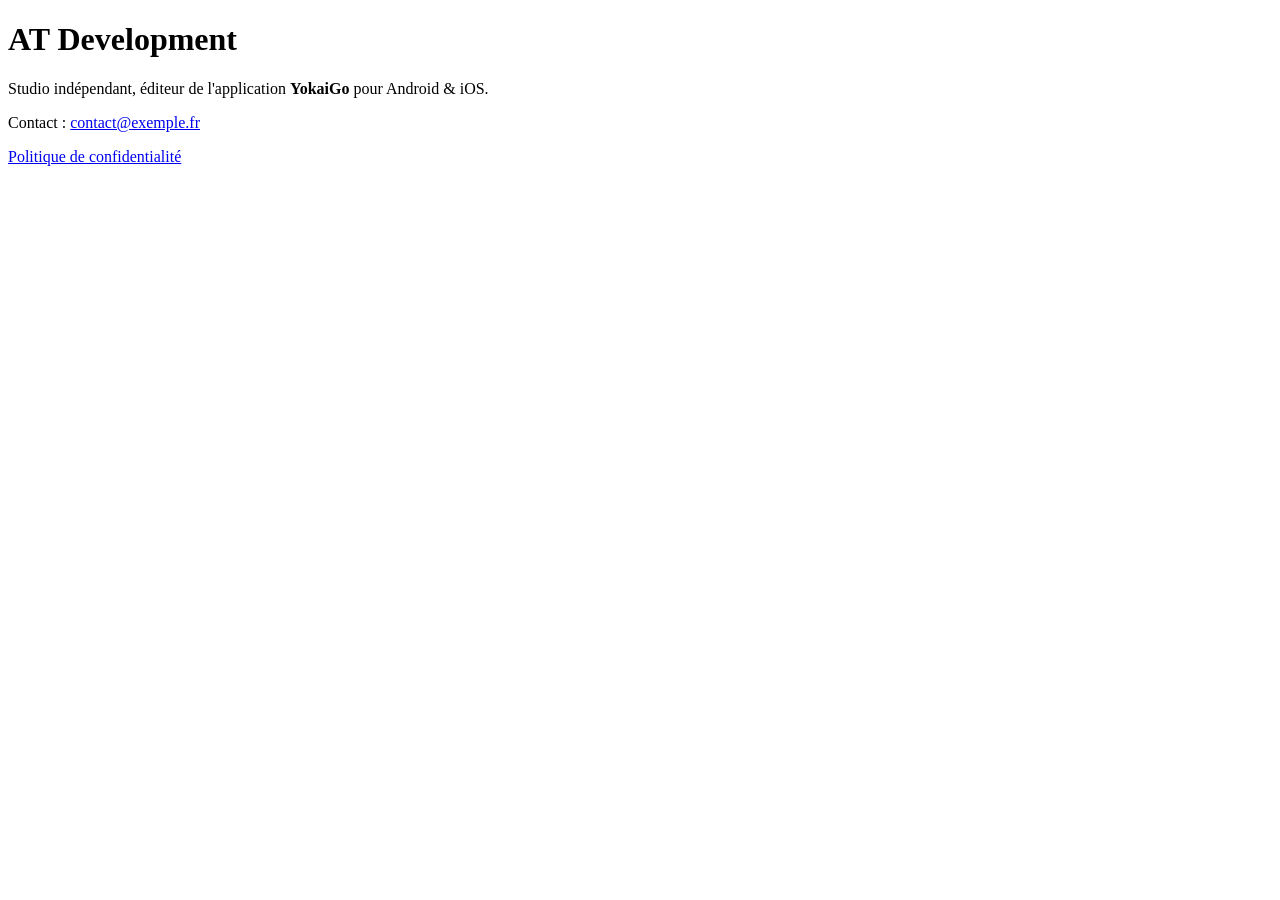
==== index.html @ e97da001 "Create index.html" ====
<!DOCTYPE html>
<html lang="fr">
<head>
  <meta charset="utf-8">
  <meta name="viewport" content="width=device-width, initial-scale=1">
  <title>Nom de l'entreprise</title>
</head>
<body>
  <h1>AT Development</h1>
  <p>Studio indépendant, éditeur de l'application <strong>YokaiGo</strong> pour Android & iOS.</p>
  <p>Contact : <a href="yokaigo.official@gmail.com">contact@exemple.fr</a></p>
  <p><a href="confidentialite.html">Politique de confidentialité</a></p>
</body>
</html>
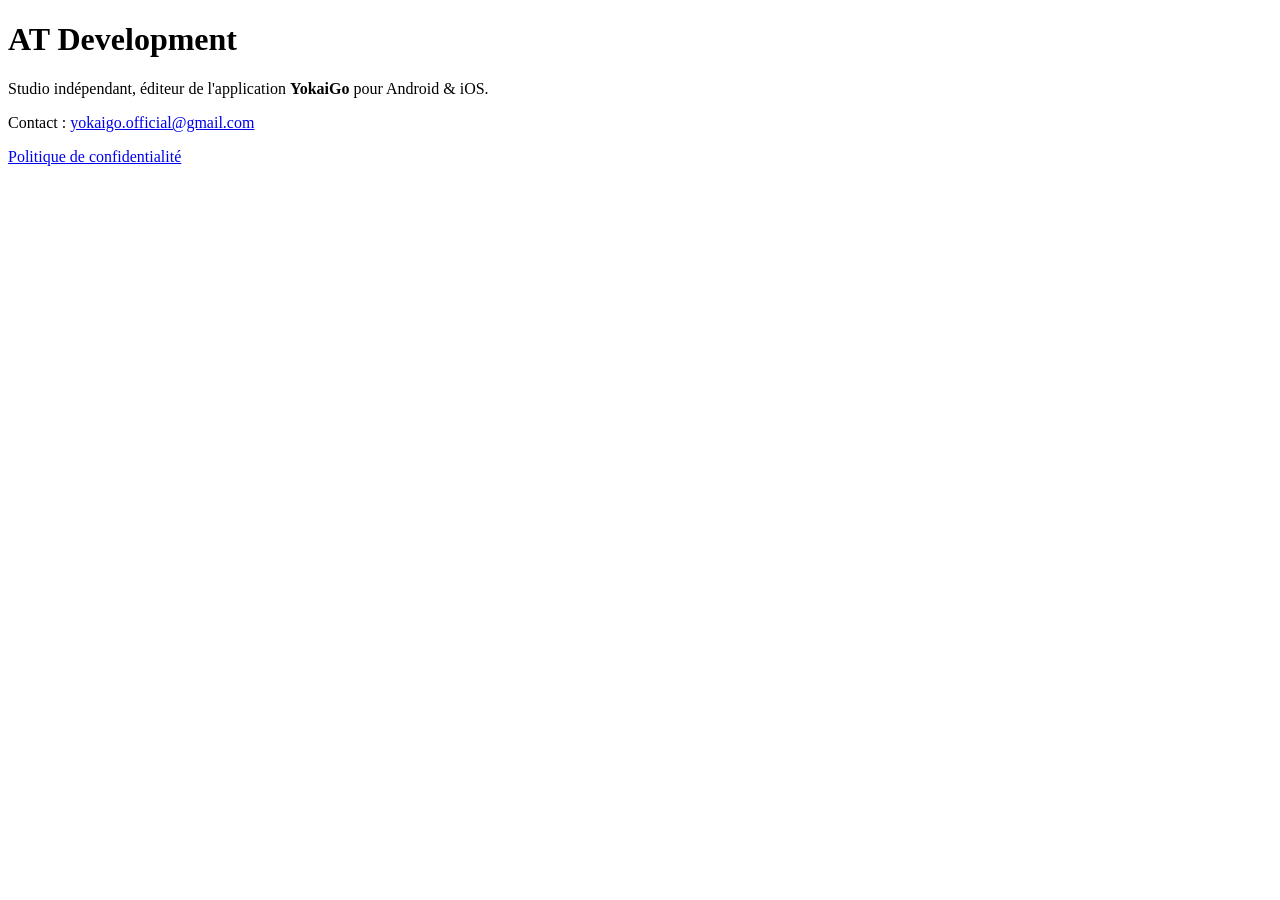
==== commit 1fc52a8f: "Update index.html" ====
--- a/index.html
+++ b/index.html
@@ -3,12 +3,12 @@
 <head>
   <meta charset="utf-8">
   <meta name="viewport" content="width=device-width, initial-scale=1">
-  <title>Nom de l'entreprise</title>
+  <title>AT Development</title>
 </head>
 <body>
   <h1>AT Development</h1>
   <p>Studio indépendant, éditeur de l'application <strong>YokaiGo</strong> pour Android & iOS.</p>
-  <p>Contact : <a href="yokaigo.official@gmail.com">contact@exemple.fr</a></p>
+  <p>Contact : <a href="yokaigo.official@gmail.com">yokaigo.official@gmail.com</a></p>
   <p><a href="confidentialite.html">Politique de confidentialité</a></p>
 </body>
 </html>
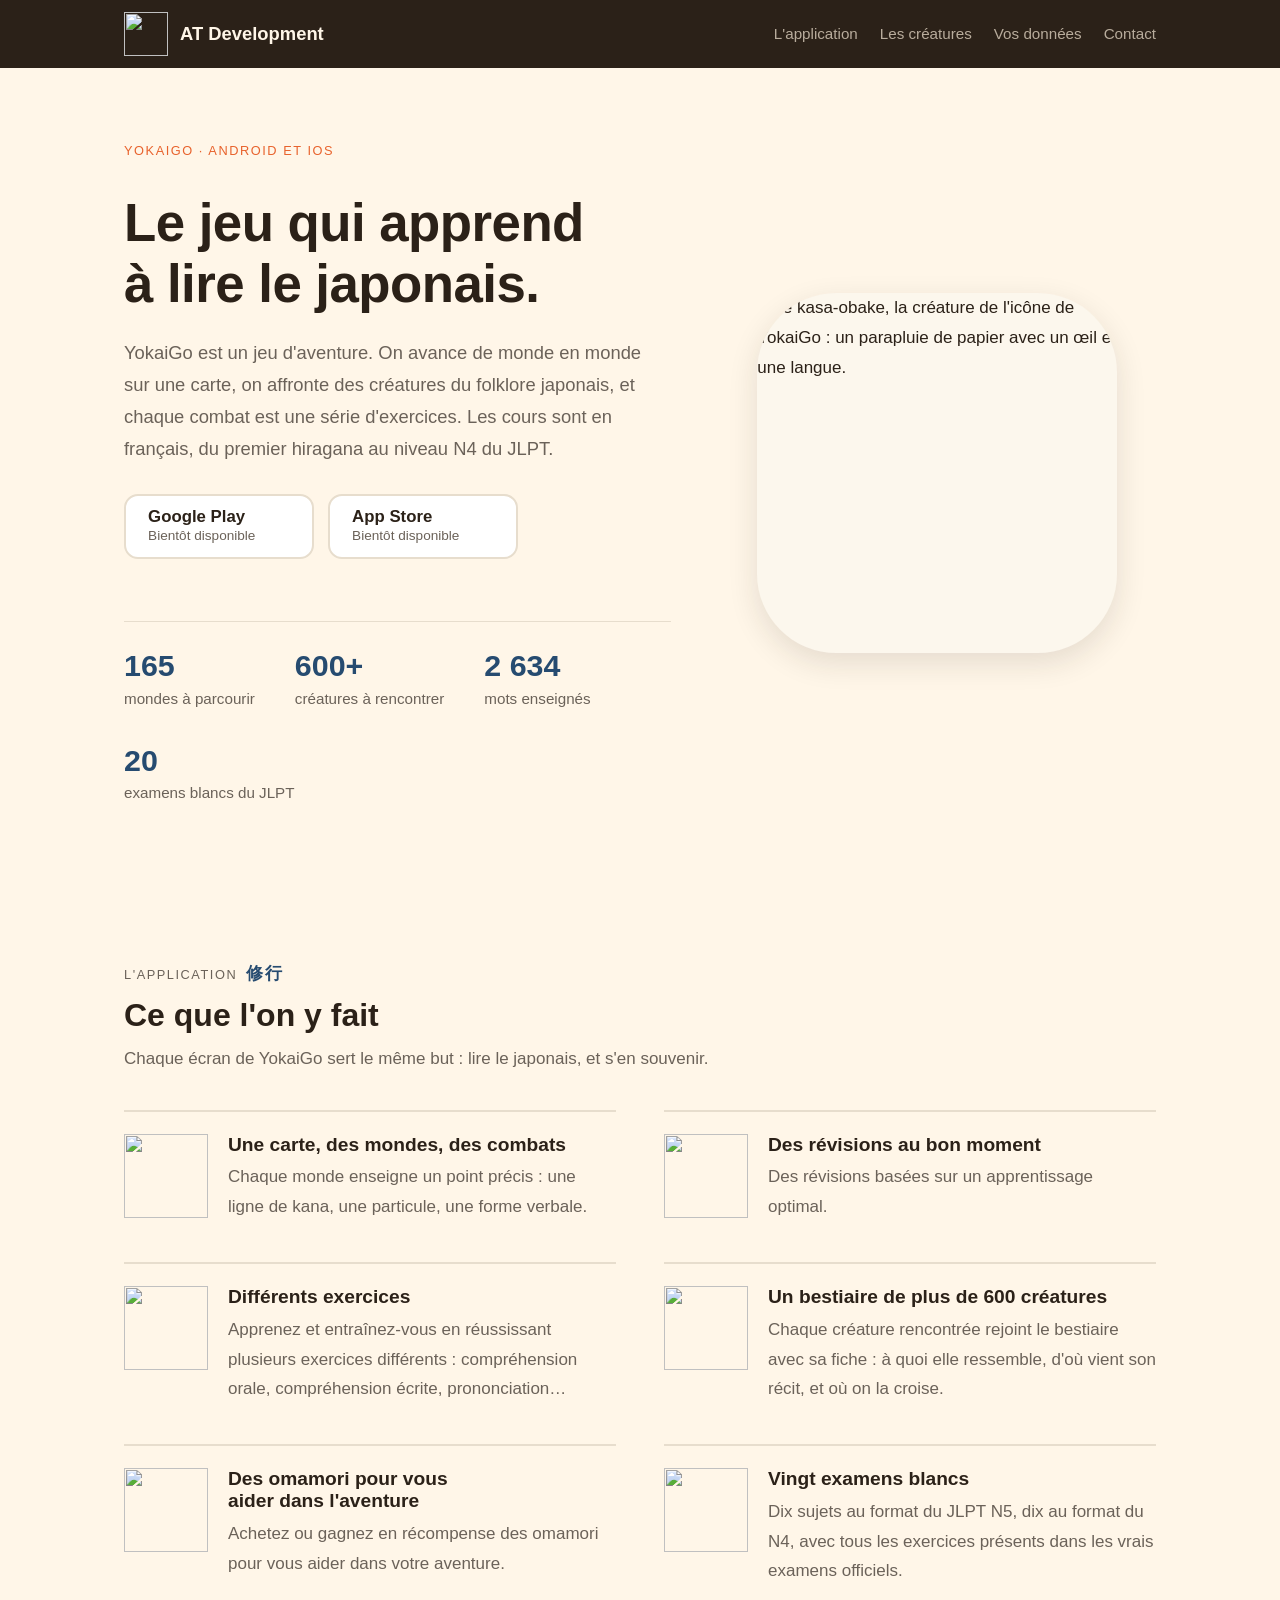
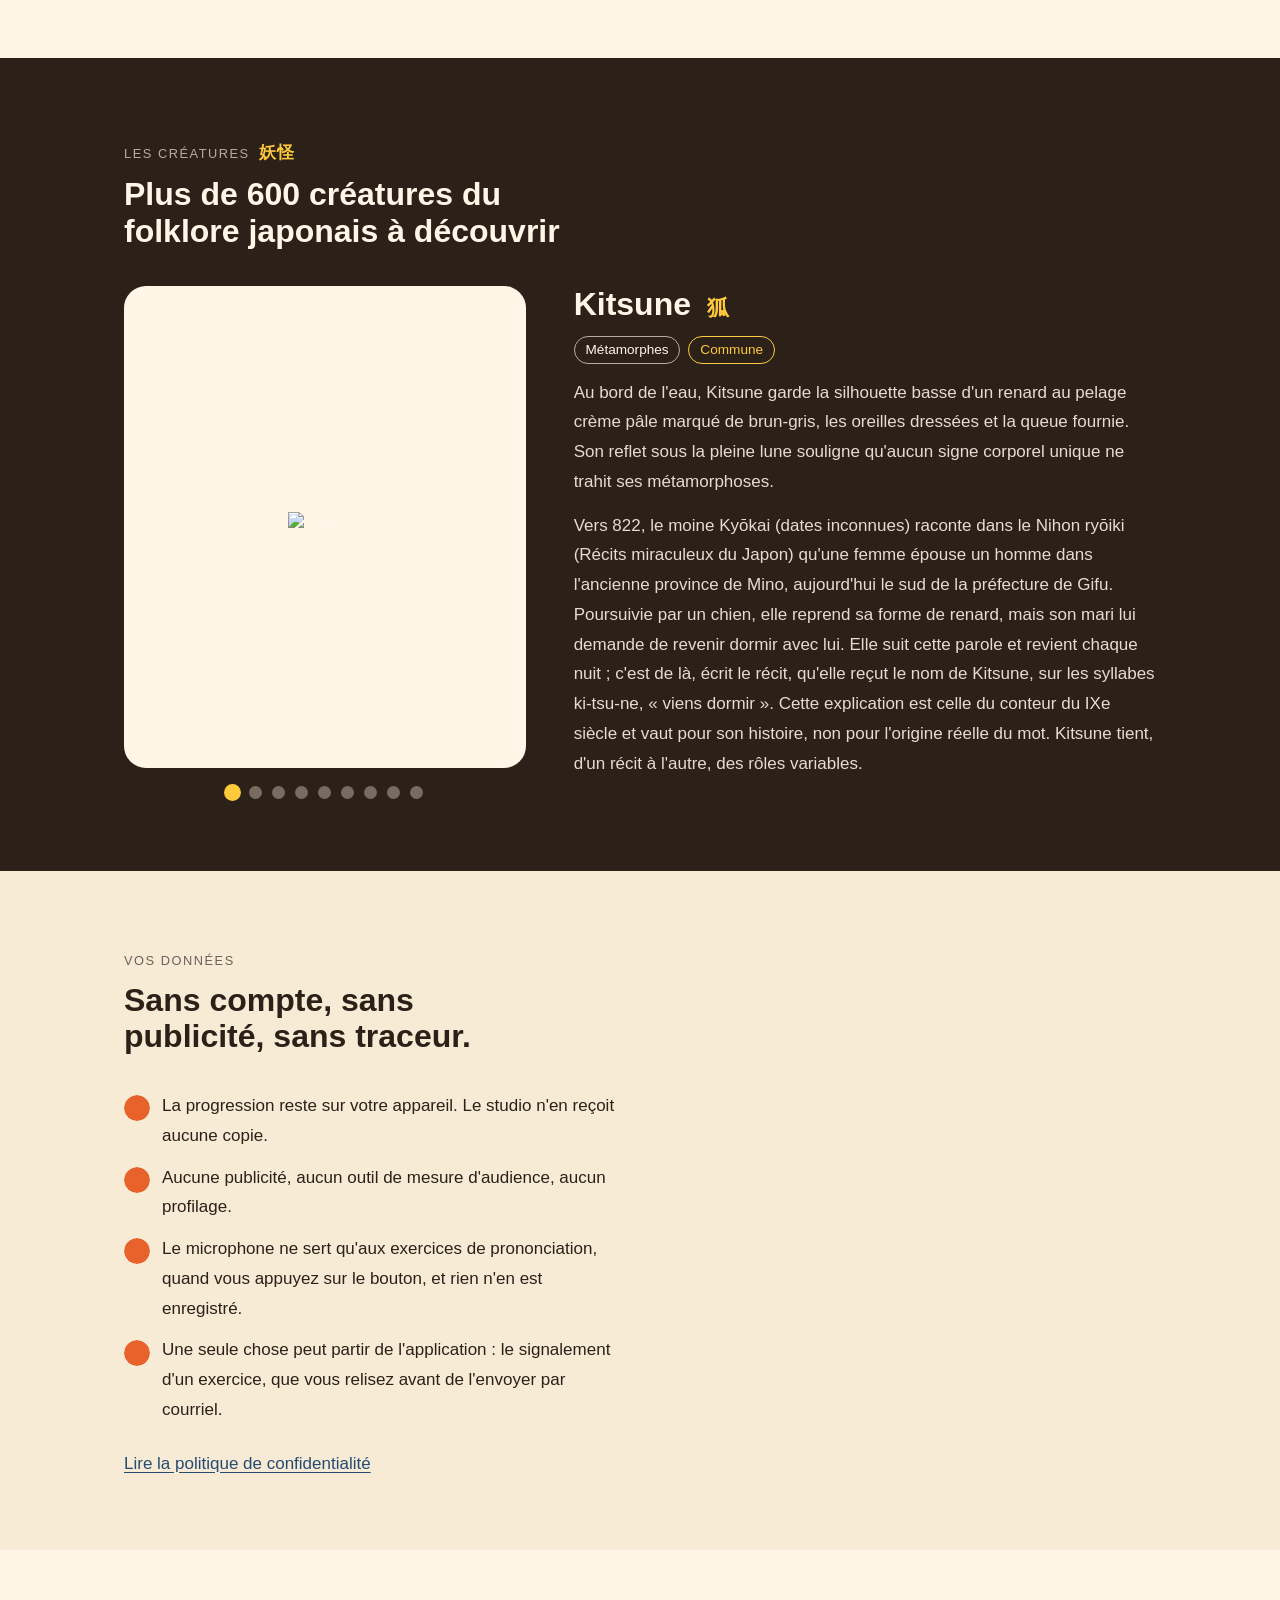
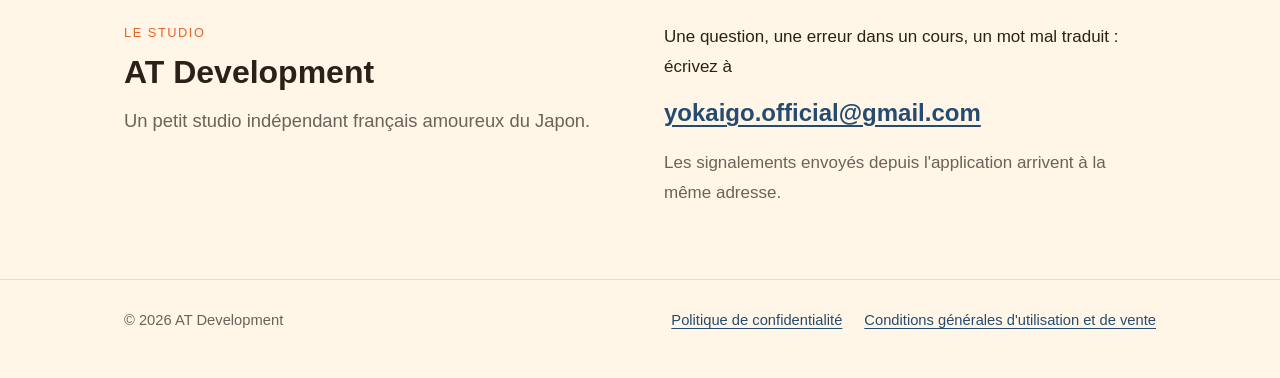
==== commit 679573b0: "Add files via upload" ====
--- a/index.html
+++ b/index.html
@@ -1,14 +1,274 @@
-<!DOCTYPE html>
-<html lang="fr">
-<head>
-  <meta charset="utf-8">
-  <meta name="viewport" content="width=device-width, initial-scale=1">
-  <title>AT Development</title>
-</head>
-<body>
-  <h1>AT Development</h1>
-  <p>Studio indépendant, éditeur de l'application <strong>YokaiGo</strong> pour Android & iOS.</p>
-  <p>Contact : <a href="yokaigo.official@gmail.com">yokaigo.official@gmail.com</a></p>
-  <p><a href="confidentialite.html">Politique de confidentialité</a></p>
-</body>
-</html>
+<!doctype html>
+<html lang="fr">
+<head>
+<meta charset="utf-8">
+<meta name="viewport" content="width=device-width, initial-scale=1">
+<title>AT Development</title>
+<meta name="description" content="AT Development est le studio indépendant qui édite YokaiGo, le jeu qui apprend à lire le japonais, pour Android et iOS.">
+<meta property="og:title" content="AT Development">
+<meta property="og:description" content="YokaiGo, le jeu qui apprend à lire le japonais.">
+<meta property="og:image" content="https://yokaigoofficial.github.io/assets/karakasa.webp">
+<meta property="og:url" content="https://yokaigoofficial.github.io/">
+<meta property="og:type" content="website">
+<link rel="icon" type="image/png" href="assets/favicon.png">
+<link rel="apple-touch-icon" href="assets/icone.png">
+<link rel="stylesheet" href="style.css">
+</head>
+<body>
+
+<header class="topbar">
+  <div class="wrap">
+    <a class="brand" href="index.html"><img src="assets/icone.png" alt="" width="44" height="44">AT Development</a>
+    <nav aria-label="Sections de la page">
+      <a href="#application">L'application</a>
+      <a href="#creatures">Les créatures</a>
+      <a href="#donnees">Vos données</a>
+      <a href="#contact">Contact</a>
+    </nav>
+  </div>
+</header>
+
+<main>
+
+<section class="hero">
+  <div class="wrap">
+    <div class="hero-text">
+      <p class="eyebrow">YokaiGo · Android et iOS</p>
+      <h1>Le jeu qui apprend à lire le japonais.</h1>
+      <p class="lede">YokaiGo est un jeu d'aventure. On avance de monde en monde sur une carte, on affronte des créatures du folklore japonais, et chaque combat est une série d'exercices. Les cours sont en français, du premier hiragana au niveau N4 du JLPT.</p>
+      <div class="hero-actions">
+        <span class="store"><b>Google Play</b><span>Bientôt disponible</span></span>
+        <span class="store"><b>App Store</b><span>Bientôt disponible</span></span>
+      </div>
+      <div class="figures" aria-label="YokaiGo en chiffres">
+        <div class="figure"><b>165</b><span>mondes à parcourir</span></div>
+        <div class="figure"><b>600+</b><span>créatures à rencontrer</span></div>
+        <div class="figure"><b>2 634</b><span>mots enseignés</span></div>
+        <div class="figure"><b>20</b><span>examens blancs du JLPT</span></div>
+      </div>
+    </div>
+    <div class="hero-figure">
+      <div class="icon-tile"><img src="assets/karakasa.webp" alt="Le kasa-obake, la créature de l'icône de YokaiGo : un parapluie de papier avec un œil et une langue." width="900" height="900"></div>
+    </div>
+  </div>
+</section>
+
+<section class="application" id="application">
+  <div class="wrap">
+    <div class="section-head">
+      <p class="eyebrow">L'application <span class="jp">修行</span></p>
+      <h2>Ce que l'on y fait</h2>
+      <p>Chaque écran de YokaiGo sert le même but : lire le japonais, et s'en souvenir.</p>
+    </div>
+    <div class="features">
+      <article class="feature">
+        <img src="assets/menu/adventure.webp" alt="" width="84" height="84">
+        <div>
+          <h3>Une carte, des mondes, des combats</h3>
+          <p>Chaque monde enseigne un point précis : une ligne de kana, une particule, une forme verbale.</p>
+        </div>
+      </article>
+      <article class="feature">
+        <img src="assets/menu/all.webp" alt="" width="84" height="84">
+        <div>
+          <h3>Des révisions au bon moment</h3>
+          <p>Des révisions basées sur un apprentissage optimal.</p>
+        </div>
+      </article>
+      <article class="feature">
+        <img src="assets/menu/listening.webp" alt="" width="84" height="84">
+        <div>
+          <h3>Différents exercices</h3>
+          <p>Apprenez et entraînez-vous en réussissant plusieurs exercices différents : compréhension orale, compréhension écrite, prononciation…</p>
+        </div>
+      </article>
+      <article class="feature">
+        <img src="assets/menu/bestiary.webp" alt="" width="84" height="84">
+        <div>
+          <h3>Un bestiaire de plus de 600 créatures</h3>
+          <p>Chaque créature rencontrée rejoint le bestiaire avec sa fiche : à quoi elle ressemble, d'où vient son récit, et où on la croise.</p>
+        </div>
+      </article>
+      <article class="feature">
+        <img src="assets/menu/omamori.webp" alt="" width="84" height="84">
+        <div>
+          <h3>Des omamori pour vous aider dans l'aventure</h3>
+          <p>Achetez ou gagnez en récompense des omamori pour vous aider dans votre aventure.</p>
+        </div>
+      </article>
+      <article class="feature">
+        <img src="assets/menu/jlpt.webp" alt="" width="84" height="84">
+        <div>
+          <h3>Vingt examens blancs</h3>
+          <p>Dix sujets au format du JLPT N5, dix au format du N4, avec tous les exercices présents dans les vrais examens officiels.</p>
+        </div>
+      </article>
+    </div>
+  </div>
+</section>
+
+<section class="bestiary" id="creatures">
+  <div class="wrap">
+    <div class="section-head">
+      <p class="eyebrow">Les créatures <span class="jp">妖怪</span></p>
+      <h2>Plus de 600 créatures du folklore japonais à découvrir</h2>
+    </div>
+    <div class="sheets">
+      <input type="radio" name="sheet" id="sheet-1" checked aria-label="Kitsune">
+      <input type="radio" name="sheet" id="sheet-2" aria-label="Tanuki">
+      <input type="radio" name="sheet" id="sheet-3" aria-label="Kappa">
+      <input type="radio" name="sheet" id="sheet-4" aria-label="Tengu">
+      <input type="radio" name="sheet" id="sheet-5" aria-label="Yuki-onna">
+      <input type="radio" name="sheet" id="sheet-6" aria-label="Rokurokubi">
+      <input type="radio" name="sheet" id="sheet-7" aria-label="Nurikabe">
+      <input type="radio" name="sheet" id="sheet-8" aria-label="Umibōzu">
+      <input type="radio" name="sheet" id="sheet-9" aria-label="Kasa-obake">
+      <div class="sheet-panels">
+        <article class="sheet">
+          <div class="sheet-figure"><div class="paper"><img src="assets/yokai/kitsune.webp" alt="Kitsune" loading="lazy"></div></div>
+          <div class="sheet-text">
+            <h3 class="sheet-name">Kitsune <span class="jp">狐</span></h3>
+            <ul class="tags"><li class="tag">Métamorphes</li><li class="tag tag-rarity">Commune</li></ul>
+            <p>Au bord de l'eau, Kitsune garde la silhouette basse d'un renard au pelage crème pâle marqué de brun-gris, les oreilles dressées et la queue fournie. Son reflet sous la pleine lune souligne qu'aucun signe corporel unique ne trahit ses métamorphoses.</p>
+            <p>Vers 822, le moine Kyōkai (dates inconnues) raconte dans le Nihon ryōiki (Récits miraculeux du Japon) qu'une femme épouse un homme dans l'ancienne province de Mino, aujourd'hui le sud de la préfecture de Gifu. Poursuivie par un chien, elle reprend sa forme de renard, mais son mari lui demande de revenir dormir avec lui. Elle suit cette parole et revient chaque nuit ; c'est de là, écrit le récit, qu'elle reçut le nom de Kitsune, sur les syllabes ki-tsu-ne, « viens dormir ». Cette explication est celle du conteur du IXe siècle et vaut pour son histoire, non pour l'origine réelle du mot. Kitsune tient, d'un récit à l'autre, des rôles variables.</p>
+          </div>
+        </article>
+        <article class="sheet">
+          <div class="sheet-figure"><div class="paper"><img src="assets/yokai/tanuki.webp" alt="Tanuki" loading="lazy"></div></div>
+          <div class="sheet-text">
+            <h3 class="sheet-name">Tanuki <span class="jp">狸</span></h3>
+            <ul class="tags"><li class="tag">Métamorphes</li><li class="tag">Forêt</li><li class="tag tag-rarity">Commune</li></ul>
+            <p>Tanuki se tient debout sur ses pattes de derrière contre une palissade de bambou, le ventre énorme et le pelage rendu par de fines hachures. Plus haut, la pleine lune pâlit derrière un nuage et une branche feuillue.</p>
+            <p>Tanuki nomme le chien viverrin, bête des forêts japonaises au corps trapu et au masque sombre sur les yeux, et la tradition lui prête de changer de forme. Le Honchō shokkan (Miroir des aliments du Japon), traité de diététique publié en 1697 par Hitomi Hitsudai (dates inconnues), lui attribue de se changer en autre chose, de battre son ventre comme un tambour et de porter un scrotum démesuré. Son nom s'écrit d'un signe qui désignait en Chine le chat sauvage et des bêtes de même sorte, et les lettrés japonais l'ont appliqué tour à tour au chien viverrin, au chat errant, au blaireau et à l'écureuil volant. Des récits de tanuki se rencontrent dans presque tout le pays, et ils abondent dans les îles de Sado, d'Awaji et de Shikoku.</p>
+          </div>
+        </article>
+        <article class="sheet">
+          <div class="sheet-figure"><div class="paper"><img src="assets/yokai/kappa.webp" alt="Kappa" loading="lazy"></div></div>
+          <div class="sheet-text">
+            <h3 class="sheet-name">Kappa <span class="jp">河童</span></h3>
+            <ul class="tags"><li class="tag">Esprits</li><li class="tag">Eaux douces</li><li class="tag tag-rarity">Rare</li></ul>
+            <p>Le kappa, « enfant de rivière », porte sur le crâne un creux plein d'eau, et garde sa force tant que cette eau y reste. Il a une carapace, un bec pointu, les mains et les pieds palmés, et la taille d'un enfant de quatre ou cinq ans.</p>
+            <p>Le mot kappa contracte kawa, la rivière, et warawa, l'enfant. Cette créature des rivières change de nom selon les régions : kawatarō dans l'ouest du Japon, medochi dans le nord du Tōhoku, la région du nord-est du Japon. On prête au kappa de tirer les baigneurs au fond pour leur arracher le shirikodama, organe imaginaire logé dans l'anus, d'entraîner les chevaux dans l'eau et de provoquer les passants à la lutte ; on lui donne aussi le goût des concombres. Le bras qu'un homme lui arrache, il le récupère, dit-on, contre une lettre d'excuse, un service rendu ou la recette d'un remède. Le folkloriste Yanagita Kunio (1875-1962) voit dans le kappa une divinité de l'eau déchue.</p>
+          </div>
+        </article>
+        <article class="sheet">
+          <div class="sheet-figure"><div class="paper"><img src="assets/yokai/tengu.webp" alt="Tengu" loading="lazy"></div></div>
+          <div class="sheet-text">
+            <h3 class="sheet-name">Tengu <span class="jp">天狗</span></h3>
+            <ul class="tags"><li class="tag">Tengu</li><li class="tag">Montagne</li><li class="tag tag-rarity">Très rare</li></ul>
+            <p>Le tengu habite les montagnes profondes. Il a le visage rouge, un nez très long et de grandes ailes. Il porte l'habit des ascètes des montagnes et tient un éventail de plumes. Sous une autre forme, il a une tête de corbeau et un bec.</p>
+            <p>Le nom vient de Chine : ses caractères, « chien céleste », y désignaient une étoile filante annonçant un malheur. Ils entrent au Japon dans la chronique Nihon shoki (Chronique du Japon) : en 637, un astre traverse le ciel d'est en ouest dans un bruit de tonnerre, et le moine Min (mort en 653) voit dans cet astre non une étoile filante, mais le chien céleste, dont l'aboiement ressemble seulement au tonnerre. Le tengu devient ensuite un être des montagnes : le rouleau peint Tengu zōshi (Le livre des tengu), de 1296, montre des moines changés en êtres à bec, que leur orgueil fait tomber dans le tengudō, « la voie des tengu ».</p>
+          </div>
+        </article>
+        <article class="sheet">
+          <div class="sheet-figure"><div class="paper"><img src="assets/yokai/yuki-onna.webp" alt="Yuki-onna" loading="lazy"></div></div>
+          <div class="sheet-text">
+            <h3 class="sheet-name">Yuki-onna <span class="jp">雪女</span></h3>
+            <ul class="tags"><li class="tag">Esprits</li><li class="tag tag-rarity">Commune</li></ul>
+            <p>Yuki-onna, « la femme des neiges », est un esprit de la neige ou le fantôme d'une femme morte dans la neige, et paraît les nuits de neige, vêtue de blanc.</p>
+            <p>Yuki-onna vient de la tradition orale du Japon. Le plus ancien texte qui la nomme est le Sōgi shokoku monogatari (Récits des diverses provinces, par Sōgi), de 1685, attribué au poète Sōgi (1421-1502) : le livre raconte que Sōgi voit dans l'ancienne province d'Echigo, aujourd'hui la préfecture de Niigata sans l'île de Sado, une Yuki-onna haute d'environ trois mètres. L'écrivain Lafcadio Hearn (1850-1904) a publié en 1904 dans le recueil Kwaidan (Récits étranges) le récit le plus connu : Yuki-onna tue d'un souffle un bûcheron, épargne Minokichi et lui interdit de parler de cette nuit, puis revient sous le nom d'O-Yuki, épouse Minokichi et disparaît quand Minokichi parle. Le folkloriste Komatsu Kazuhiko (né en 1947) écrit que l'épisode du mariage vient du récit de Hearn.</p>
+          </div>
+        </article>
+        <article class="sheet">
+          <div class="sheet-figure"><div class="paper"><img src="assets/yokai/rokurokubi.webp" alt="Rokurokubi" loading="lazy"></div></div>
+          <div class="sheet-text">
+            <h3 class="sheet-name">Rokurokubi <span class="jp">ろくろ首</span></h3>
+            <ul class="tags"><li class="tag">Humains</li><li class="tag tag-rarity">Peu commune</li></ul>
+            <p>Rokurokubi est une femme d'aspect ordinaire tant qu'elle est éveillée. Pendant son sommeil, le cou de Rokurokubi s'allonge et porte la tête au-dessus du corps couché.</p>
+            <p>Rokurokubi paraît dans les récits et les essais écrits de l'époque d'Edo (1603-1868). Sous l'ère Bunka (1804-1818), les récits en vogue font de Rokurokubi une courtisane : couchée près d'un client endormi, elle allonge le cou et lèche l'huile de la lampe. Le Kasshi yawa, recueil du seigneur Matsura Seizan (1760-1841), rapporte qu'un maître, soupçonnant sa servante d'être une Rokurokubi, la regarde dormir : une vapeur monte de la poitrine de la servante, dont le cou s'allonge ; le maître la renvoie. À Ibaraki, ville de la préfecture d'Ōsaka, une tradition relevée en 1933 raconte qu'au début de l'ère Meiji (1868-1912) un marchand et sa femme voient chaque nuit le cou de leur fille s'allonger ; la chose se sait et la famille quitte la ville.</p>
+          </div>
+        </article>
+        <article class="sheet">
+          <div class="sheet-figure"><div class="paper"><img src="assets/yokai/nurikabe.webp" alt="Nurikabe" loading="lazy"></div></div>
+          <div class="sheet-text">
+            <h3 class="sheet-name">Nurikabe <span class="jp">塗壁</span></h3>
+            <ul class="tags"><li class="tag">Phénomènes</li><li class="tag">Chemins</li><li class="tag tag-rarity">Très rare</li></ul>
+            <p>Nurikabe barre le chemin d'un mur que le marcheur ne peut contourner. L'auteur de bande dessinée Mizuki Shigeru (1922-2015) le dessine à partir des années 1960 en mur rectangulaire, avec deux petits yeux, deux bras courts et deux pieds.</p>
+            <p>Nurikabe est craint sur la côte du district d'Onga, dans l'ancienne province de Chikuzen, aujourd'hui le nord-ouest de la préfecture de Fukuoka. Le folkloriste Yanagita Kunio (1875-1962) recueille cette croyance en 1938 dans le Yōkai meii (Répertoire des noms de créatures étranges) : celui qui marche de nuit voit le chemin se changer tout à coup en mur, et ne peut plus aller nulle part. Un bâton passé sur le bas du mur fait disparaître Nurikabe ; les coups portés plus haut ne donnent rien.</p>
+          </div>
+        </article>
+        <article class="sheet">
+          <div class="sheet-figure"><div class="paper"><img src="assets/yokai/umibozu.webp" alt="Umibōzu" loading="lazy"></div></div>
+          <div class="sheet-text">
+            <h3 class="sheet-name">Umibōzu <span class="jp">海坊主</span></h3>
+            <ul class="tags"><li class="tag">Esprits</li><li class="tag">Mer</li><li class="tag tag-rarity">Commune</li></ul>
+            <p>Entièrement noir et chauve, l'Umibōzu ne montre au-dessus des vagues que sa tête et ses épaules. Une estampe ne lui laisse pour tout visage que deux yeux en croissant blanc, sans nez ni bouche.</p>
+            <p>L'Umibōzu paraît de nuit, le plus souvent sur une mer calme ; le plus ancien récit, le Kii zōdanshū (Recueil de propos étranges et divers), anonyme, 1687, le montre au contraire dans la tempête et l'appelle kuronyūdō, le moine noir : au large du cap Irago paraît une tête cinq ou six fois celle d'un homme, à la gueule de soixante centimètres — les textes, eux, lui donnent une bouche. Ses autres noms, umibōzu, umihōshi et uminyūdō, le disent moine ; bōzu est un religieux bouddhiste au crâne rasé. Un livre de 1851 le fait parler, et à Kuwana, dans la préfecture de Mie, on raconte que la créature demande au marin Tokuzō : « Est-ce que je te fais peur ? » Le marin répond que rien n'est plus effrayant que de gagner sa vie. L'Umibōzu disparaît alors.</p>
+          </div>
+        </article>
+        <article class="sheet">
+          <div class="sheet-figure"><div class="paper"><img src="assets/yokai/kasa-obake.webp" alt="Kasa-obake" loading="lazy"></div></div>
+          <div class="sheet-text">
+            <h3 class="sheet-name">Kasa-obake <span class="jp">傘お化け</span></h3>
+            <ul class="tags"><li class="tag">Objets</li><li class="tag">Maison</li><li class="tag tag-rarity">Peu commune</li></ul>
+            <p>Kasa-obake n'est qu'une ombrelle presque refermée, un cône noir et étroit. Un grand œil s'y ouvre, une langue rouge sort de la jointure du papier, deux bras pâles se coudent de chaque côté, et une seule jambe le porte.</p>
+            <p>Kasa-obake, Karakasa-kozō, Ippon-ashi : ce type porte plusieurs noms, et l'image l'atteste avant les textes. Une case du Mukashibanashi bakemono sugoroku (Le jeu de parcours des créatures des contes d'autrefois), plateau de jeu imprimé que le peintre Utagawa Yoshikazu (dates inconnues) a dessiné en 1858, montre un grand œil, une langue et une seule jambe sous le titre « l'unijambiste de Sagi-buchi », sans employer le nom de Kasa-obake. Le Sasayaki senri shingo (Mille lieues de nouveaux chuchotements), recueil de 1762, range un parapluie parmi sept créatures rattachées au temple Kōfuku-ji, dans la préfecture de Nara, mais n'en décrit aucune. Aucun texte ancien ne fait de ce parapluie un objet de cent ans devenu créature.</p>
+          </div>
+        </article>
+      </div>
+      <div class="dots" role="group" aria-label="Choisir une créature">
+        <label for="sheet-1"><span class="sr">Kitsune</span></label>
+        <label for="sheet-2"><span class="sr">Tanuki</span></label>
+        <label for="sheet-3"><span class="sr">Kappa</span></label>
+        <label for="sheet-4"><span class="sr">Tengu</span></label>
+        <label for="sheet-5"><span class="sr">Yuki-onna</span></label>
+        <label for="sheet-6"><span class="sr">Rokurokubi</span></label>
+        <label for="sheet-7"><span class="sr">Nurikabe</span></label>
+        <label for="sheet-8"><span class="sr">Umibōzu</span></label>
+        <label for="sheet-9"><span class="sr">Kasa-obake</span></label>
+      </div>
+    </div>
+  </div>
+</section>
+
+<section class="private" id="donnees">
+  <div class="wrap">
+    <div>
+      <div class="section-head">
+        <p class="eyebrow">Vos données</p>
+        <h2>Sans compte, sans publicité, sans traceur.</h2>
+      </div>
+      <ul>
+        <li>La progression reste sur votre appareil. Le studio n'en reçoit aucune copie.</li>
+        <li>Aucune publicité, aucun outil de mesure d'audience, aucun profilage.</li>
+        <li>Le microphone ne sert qu'aux exercices de prononciation, quand vous appuyez sur le bouton, et rien n'en est enregistré.</li>
+        <li>Une seule chose peut partir de l'application : le signalement d'un exercice, que vous relisez avant de l'envoyer par courriel.</li>
+      </ul>
+      <p style="margin-top: 24px;"><a href="confidentialite.html">Lire la politique de confidentialité</a></p>
+    </div>
+    <figure class="heroes" aria-label="Les deux héros de YokaiGo, en tenue japonaise">
+      <img src="assets/femme_japon.webp" alt="" loading="lazy">
+      <img src="assets/homme_japon.webp" alt="" loading="lazy">
+    </figure>
+  </div>
+</section>
+
+<section class="contact" id="contact">
+  <div class="wrap">
+    <div>
+      <p class="eyebrow">Le studio</p>
+      <h2>AT Development</h2>
+      <p class="lede" style="margin-top: 14px;">Un petit studio indépendant français amoureux du Japon.</p>
+    </div>
+    <address>
+      <p>Une question, une erreur dans un cours, un mot mal traduit : écrivez à</p>
+      <p class="mail" style="margin-top: 10px;"><a href="mailto:yokaigo.official@gmail.com">yokaigo.official@gmail.com</a></p>
+      <p style="margin-top: 14px; color: var(--muted);">Les signalements envoyés depuis l'application arrivent à la même adresse.</p>
+    </address>
+  </div>
+</section>
+
+</main>
+
+<footer class="foot">
+  <div class="wrap">
+    <p>© 2026 AT Development</p>
+    <nav aria-label="Documents légaux">
+      <a href="confidentialite.html">Politique de confidentialité</a>
+      <a href="cgu.html">Conditions générales d'utilisation et de vente</a>
+    </nav>
+  </div>
+</footer>
+
+</body>
+</html>
--- a/style.css
+++ b/style.css
@@ -0,0 +1,543 @@
+/* AT Development — site public. Une seule feuille, partagée par toutes les pages.
+   Les couleurs sont celles de l'application : les teintes traditionnelles
+   japonaises de son thème, sur un fond de toile écrue.
+
+   Les polices sont servies d'ici, jamais depuis un serveur tiers : la
+   politique de confidentialité ne nomme que l'hébergeur, et une police chargée
+   ailleurs y enverrait l'adresse de chaque visiteur. Ce sont celles de
+   l'application, réduites aux signes qu'elle affiche (licence SIL OFL 1.1),
+   plus un extrait de Noto Sans JP pour les quelques signes japonais de la page. */
+
+@font-face {
+  font-family: "Fredoka";
+  src: url("fonts/fredoka.woff") format("woff");
+  font-weight: 400 700;
+  font-display: swap;
+}
+@font-face {
+  font-family: "Zen Maru Gothic";
+  src: url("fonts/zen-maru-gothic-medium.woff") format("woff");
+  font-weight: 400 500;
+  font-display: swap;
+}
+@font-face {
+  font-family: "Zen Maru Gothic";
+  src: url("fonts/zen-maru-gothic-bold.woff") format("woff");
+  font-weight: 600 700;
+  font-display: swap;
+}
+@font-face {
+  font-family: "Noto Sans JP";
+  src: url("fonts/noto-sans-jp-subset.woff") format("woff");
+  font-weight: 400 700;
+  font-display: swap;
+}
+
+:root {
+  --page: #FFF6E8;        /* 生成り, la toile écrue de l'application */
+  --band: #F7EBD6;        /* la même toile, un ton plus sombre, pour alterner */
+  --card: #FFFFFF;
+  --edge: #E7DDCD;
+  --ink: #2B2118;         /* 墨 */
+  --muted: #6B6259;
+  --bar: #2B2118;
+  --on-bar: #FFF6E8;
+  --on-bar-muted: #B8AC9C;
+  --shu: #E8622C;         /* 朱, l'accent */
+  --shu-ink: #FFFFFF;
+  --ai: #264B70;          /* 藍, les liens et les titres de section */
+  --asagi: #69B6C4;
+  --yamabuki: #FFC93C;
+  --paper: #FFF6E8;       /* le fond sur lequel une créature est dessinée, clair dans les deux thèmes */
+  --shadow: 0 10px 30px rgba(43, 33, 24, .12);
+  --radius: 18px;
+  color-scheme: light dark;
+}
+
+@media (prefers-color-scheme: dark) {
+  :root:not([data-theme="light"]) {
+    --page: #1B1510;
+    --band: #221B15;
+    --card: #2A211A;
+    --edge: #3E332A;
+    --ink: #F3E7D5;
+    --muted: #9C948A;
+    --bar: #120E0A;
+    --on-bar: #F3E7D5;
+    --on-bar-muted: #9C948A;
+    --shu: #F07A45;
+    --shu-ink: #1B1510;
+    --ai: #7FA8CE;
+    --shadow: 0 10px 30px rgba(0, 0, 0, .35);
+  }
+}
+
+:root[data-theme="dark"] {
+  --page: #1B1510;
+  --band: #221B15;
+  --card: #2A211A;
+  --edge: #3E332A;
+  --ink: #F3E7D5;
+  --muted: #9C948A;
+  --bar: #120E0A;
+  --on-bar: #F3E7D5;
+  --on-bar-muted: #9C948A;
+  --shu: #F07A45;
+  --shu-ink: #1B1510;
+  --ai: #7FA8CE;
+  --shadow: 0 10px 30px rgba(0, 0, 0, .35);
+}
+
+/* ---------- base ---------- */
+
+*, *::before, *::after { box-sizing: border-box; }
+
+html { scroll-behavior: smooth; }
+
+body {
+  margin: 0;
+  background: var(--page);
+  color: var(--ink);
+  font-family: "Zen Maru Gothic", "Noto Sans JP", "Hiragino Maru Gothic ProN", "Yu Gothic", Meiryo, "Segoe UI", sans-serif;
+  font-size: 17px;
+  line-height: 1.75;
+  -webkit-font-smoothing: antialiased;
+}
+
+img { max-width: 100%; height: auto; display: block; }
+
+a { color: var(--ai); text-underline-offset: .18em; }
+a:hover { color: var(--shu); }
+
+h1, h2, h3 {
+  font-family: "Fredoka", "Zen Maru Gothic", sans-serif;
+  font-weight: 600;
+  line-height: 1.15;
+  margin: 0;
+  text-wrap: balance;
+}
+
+h1 { font-size: clamp(2.1rem, 5vw, 3.3rem); letter-spacing: -.01em; }
+h2 { font-size: clamp(1.5rem, 3vw, 2rem); }
+h3 { font-size: 1.2rem; }
+
+p { margin: 0; }
+
+.lede { font-size: 1.15rem; color: var(--muted); max-width: 34em; }
+
+/* Le mot japonais qui coiffe une section : la langue que le jeu apprend, à sa place. */
+.eyebrow {
+  font-family: "Fredoka", sans-serif;
+  font-weight: 500;
+  font-size: .8rem;
+  letter-spacing: .12em;
+  text-transform: uppercase;
+  color: var(--shu);
+  display: flex;
+  align-items: baseline;
+  gap: .7em;
+  margin-bottom: .7em;
+}
+.eyebrow .jp {
+  font-family: "Zen Maru Gothic", "Noto Sans JP", "Hiragino Maru Gothic ProN", "Yu Gothic", Meiryo, sans-serif;
+  font-weight: 700;
+  font-size: 1.05rem;
+  letter-spacing: .1em;
+  text-transform: none;
+  color: var(--ai);
+}
+
+.wrap {
+  max-width: 1080px;
+  margin: 0 auto;
+  padding-inline: 24px;
+}
+
+section { padding-block: 72px; }
+@media (max-width: 640px) { section { padding-block: 52px; } }
+
+.section-head { max-width: 40em; margin-bottom: 36px; }
+.section-head p { margin-top: .6em; color: var(--muted); }
+
+:focus-visible { outline: 3px solid var(--yamabuki); outline-offset: 3px; }
+
+/* ---------- en-tête ---------- */
+
+.topbar {
+  background: var(--bar);
+  color: var(--on-bar);
+}
+.topbar .wrap {
+  display: flex;
+  align-items: center;
+  justify-content: space-between;
+  gap: 24px;
+  flex-wrap: wrap;
+  padding-block: 12px;
+}
+.brand {
+  display: flex;
+  align-items: center;
+  gap: 12px;
+  color: var(--on-bar);
+  text-decoration: none;
+  font-family: "Fredoka", sans-serif;
+  font-weight: 600;
+  font-size: 1.15rem;
+}
+.brand img { width: 44px; height: 44px; }
+.brand:hover { color: var(--yamabuki); }
+.topbar nav { display: flex; gap: 22px; flex-wrap: wrap; }
+.topbar nav a {
+  color: var(--on-bar-muted);
+  text-decoration: none;
+  font-weight: 500;
+  font-size: .95rem;
+}
+.topbar nav a:hover { color: var(--yamabuki); }
+
+/* ---------- accueil ---------- */
+
+.hero .wrap {
+  display: grid;
+  grid-template-columns: minmax(0, 1.25fr) minmax(0, 1fr);
+  gap: 48px;
+  align-items: center;
+}
+.hero-text { display: flex; flex-direction: column; gap: 22px; }
+.hero-actions { display: flex; gap: 14px; flex-wrap: wrap; align-items: center; margin-top: 6px; }
+
+.button {
+  display: inline-flex;
+  align-items: center;
+  gap: .5em;
+  padding: .75em 1.35em;
+  border-radius: 999px;
+  font-family: "Fredoka", sans-serif;
+  font-weight: 600;
+  font-size: 1rem;
+  text-decoration: none;
+  border: 2px solid transparent;
+  transition: transform .15s ease, background-color .15s ease;
+}
+.button-primary { background: var(--shu); color: var(--shu-ink); }
+.button-primary:hover { color: var(--shu-ink); transform: translateY(-1px); }
+.button-ghost { border-color: var(--edge); color: var(--ink); }
+.button-ghost:hover { border-color: var(--shu); color: var(--shu); }
+
+/* Le mascotte, comme sur l'icône : un carreau de toile aux coins ronds. */
+.hero-figure { display: flex; justify-content: center; }
+.icon-tile {
+  width: min(100%, 360px);
+  aspect-ratio: 1;
+  border-radius: 22%;
+  overflow: hidden;
+  background: #FCF7ED; /* le fond que porte le dessin lui-même */
+  box-shadow: var(--shadow);
+}
+.icon-tile img { width: 100%; height: 100%; object-fit: cover; }
+
+.figures {
+  display: flex;
+  gap: 32px 40px;
+  flex-wrap: wrap;
+  margin-top: 40px;
+  padding-top: 28px;
+  border-top: 1px solid var(--edge);
+}
+.figure { display: flex; flex-direction: column; }
+.figure b {
+  font-family: "Fredoka", sans-serif;
+  font-weight: 600;
+  font-size: 1.9rem;
+  line-height: 1;
+  color: var(--ai);
+  font-variant-numeric: tabular-nums;
+}
+.figure span { color: var(--muted); font-size: .95rem; margin-top: .35em; }
+
+/* ---------- les créatures ---------- */
+
+.bestiary {
+  background: var(--bar);
+  color: var(--on-bar);
+}
+.bestiary .section-head p { color: var(--on-bar-muted); }
+.bestiary .eyebrow .jp { color: var(--yamabuki); }
+.bestiary a { color: var(--yamabuki); }
+
+/* Une fiche à la fois, comme dans le bestiaire de l'application. Le choix se
+   fait sans script : neuf boutons radio, cachés mais accessibles au clavier,
+   et les points sous l'image sont leurs étiquettes. */
+.sheets {
+  position: relative;
+  display: grid;
+  grid-template-columns: minmax(0, 1fr) minmax(0, 1.45fr);
+  grid-template-areas: "figure text" "dots text";
+  gap: 18px 48px;
+  align-items: start;
+}
+.sheets > input {
+  position: absolute;
+  width: 1px;
+  height: 1px;
+  margin: -1px;
+  padding: 0;
+  border: 0;
+  overflow: hidden;
+  clip: rect(0 0 0 0);
+  white-space: nowrap;
+}
+.sheet-panels { display: contents; }
+.sheet { display: none; }
+.sheet-figure { grid-area: figure; }
+.sheet-figure .paper {
+  aspect-ratio: 5 / 6;
+  border-radius: 22px;
+  background: var(--paper);
+  display: flex;
+  align-items: center;
+  justify-content: center;
+  padding: 24px;
+}
+.sheet-figure img { max-height: 100%; width: auto; object-fit: contain; }
+.sheet-text {
+  grid-area: text;
+  display: flex;
+  flex-direction: column;
+  gap: 14px;
+  color: var(--on-bar);
+}
+.sheet-name {
+  font-size: clamp(1.5rem, 3vw, 2rem);
+  display: flex;
+  align-items: baseline;
+  gap: .5em;
+  flex-wrap: wrap;
+}
+.sheet-name .jp {
+  font-family: "Zen Maru Gothic", "Noto Sans JP", "Hiragino Maru Gothic ProN", "Yu Gothic", Meiryo, sans-serif;
+  font-weight: 700;
+  font-size: .7em;
+  color: var(--yamabuki);
+}
+.tags {
+  display: flex;
+  gap: 8px;
+  flex-wrap: wrap;
+  margin: 0;
+  padding: 0;
+  list-style: none;
+}
+.tag {
+  border: 1.5px solid var(--on-bar-muted);
+  color: var(--on-bar);
+  border-radius: 999px;
+  padding: .05em .8em;
+  font-size: .85rem;
+}
+.tag-rarity { border-color: var(--yamabuki); color: var(--yamabuki); }
+.sheet-text p { opacity: .88; }
+
+.dots {
+  grid-area: dots;
+  display: flex;
+  justify-content: center;
+  gap: 10px;
+  flex-wrap: wrap;
+}
+.dots label {
+  width: 13px;
+  height: 13px;
+  border-radius: 50%;
+  background: var(--on-bar-muted);
+  opacity: .55;
+  cursor: pointer;
+  transition: transform .15s ease, opacity .15s ease;
+}
+.dots label:hover { opacity: 1; transform: scale(1.2); }
+
+#sheet-1:checked ~ .sheet-panels .sheet:nth-child(1),
+#sheet-2:checked ~ .sheet-panels .sheet:nth-child(2),
+#sheet-3:checked ~ .sheet-panels .sheet:nth-child(3),
+#sheet-4:checked ~ .sheet-panels .sheet:nth-child(4),
+#sheet-5:checked ~ .sheet-panels .sheet:nth-child(5),
+#sheet-6:checked ~ .sheet-panels .sheet:nth-child(6),
+#sheet-7:checked ~ .sheet-panels .sheet:nth-child(7),
+#sheet-8:checked ~ .sheet-panels .sheet:nth-child(8),
+#sheet-9:checked ~ .sheet-panels .sheet:nth-child(9) { display: contents; }
+
+#sheet-1:checked ~ .dots label:nth-child(1),
+#sheet-2:checked ~ .dots label:nth-child(2),
+#sheet-3:checked ~ .dots label:nth-child(3),
+#sheet-4:checked ~ .dots label:nth-child(4),
+#sheet-5:checked ~ .dots label:nth-child(5),
+#sheet-6:checked ~ .dots label:nth-child(6),
+#sheet-7:checked ~ .dots label:nth-child(7),
+#sheet-8:checked ~ .dots label:nth-child(8),
+#sheet-9:checked ~ .dots label:nth-child(9) { background: var(--yamabuki); opacity: 1; transform: scale(1.3); }
+
+#sheet-1:focus-visible ~ .dots label:nth-child(1),
+#sheet-2:focus-visible ~ .dots label:nth-child(2),
+#sheet-3:focus-visible ~ .dots label:nth-child(3),
+#sheet-4:focus-visible ~ .dots label:nth-child(4),
+#sheet-5:focus-visible ~ .dots label:nth-child(5),
+#sheet-6:focus-visible ~ .dots label:nth-child(6),
+#sheet-7:focus-visible ~ .dots label:nth-child(7),
+#sheet-8:focus-visible ~ .dots label:nth-child(8),
+#sheet-9:focus-visible ~ .dots label:nth-child(9) { outline: 3px solid var(--yamabuki); outline-offset: 3px; }
+
+.sr {
+  position: absolute;
+  width: 1px;
+  height: 1px;
+  margin: -1px;
+  overflow: hidden;
+  clip: rect(0 0 0 0);
+  white-space: nowrap;
+}
+
+/* ---------- ce que l'application fait ---------- */
+
+.features {
+  display: grid;
+  grid-template-columns: repeat(2, minmax(0, 1fr));
+  gap: 40px 48px;
+}
+.feature {
+  display: grid;
+  grid-template-columns: 84px minmax(0, 1fr);
+  gap: 20px;
+  align-items: start;
+  padding-top: 22px;
+  border-top: 2px solid var(--edge);
+}
+.feature img { width: 84px; height: 84px; }
+.feature h3 { margin-bottom: .35em; }
+.feature p { color: var(--muted); }
+
+/* ---------- sans compte ---------- */
+
+.private { background: var(--band); }
+.private .wrap {
+  display: grid;
+  grid-template-columns: minmax(0, 1fr) minmax(0, 1fr);
+  gap: 48px;
+  align-items: center;
+}
+.private ul {
+  margin: 0;
+  padding: 0;
+  list-style: none;
+  display: grid;
+  gap: 12px;
+}
+.private li {
+  display: grid;
+  grid-template-columns: 26px minmax(0, 1fr);
+  gap: 12px;
+  align-items: start;
+}
+.private li::before {
+  content: "";
+  width: 26px;
+  height: 26px;
+  border-radius: 50%;
+  background: var(--shu);
+  margin-top: .25em;
+  /* une coche, dessinée dans la couleur du fond */
+  -webkit-mask: url("data:image/svg+xml;utf8,<svg xmlns='http://www.w3.org/2000/svg' viewBox='0 0 24 24'><circle cx='12' cy='12' r='12' fill='black'/><path d='M7 12.5l3.2 3.2L17 9' stroke='white' stroke-width='2.4' fill='none' stroke-linecap='round' stroke-linejoin='round'/></svg>") center / contain no-repeat;
+          mask: url("data:image/svg+xml;utf8,<svg xmlns='http://www.w3.org/2000/svg' viewBox='0 0 24 24'><circle cx='12' cy='12' r='12' fill='black'/><path d='M7 12.5l3.2 3.2L17 9' stroke='white' stroke-width='2.4' fill='none' stroke-linecap='round' stroke-linejoin='round'/></svg>") center / contain no-repeat;
+}
+.private .heroes {
+  display: flex;
+  justify-content: center;
+  align-items: flex-end;
+  gap: 8px;
+}
+.private .heroes img { height: 300px; width: auto; }
+
+/* ---------- où le trouver, contact ---------- */
+
+.stores { display: flex; gap: 14px; flex-wrap: wrap; margin-top: 8px; }
+.store {
+  display: inline-flex;
+  flex-direction: column;
+  padding: .7em 1.3em;
+  border: 2px solid var(--edge);
+  border-radius: 14px;
+  background: var(--card);
+  min-width: 190px;
+  line-height: 1.25;
+}
+.store b { font-family: "Fredoka", sans-serif; font-weight: 600; font-size: 1.05rem; }
+.store span { color: var(--muted); font-size: .85rem; }
+
+.contact .wrap {
+  display: grid;
+  grid-template-columns: minmax(0, 1fr) minmax(0, 1fr);
+  gap: 48px;
+  align-items: start;
+}
+.contact address { font-style: normal; }
+.mail {
+  font-family: "Fredoka", sans-serif;
+  font-weight: 600;
+  font-size: clamp(1.1rem, 2.6vw, 1.5rem);
+  word-break: break-all;
+}
+
+/* ---------- pied de page ---------- */
+
+.foot {
+  border-top: 1px solid var(--edge);
+  padding-block: 28px 44px;
+  color: var(--muted);
+  font-size: .92rem;
+}
+.foot .wrap {
+  display: flex;
+  justify-content: space-between;
+  gap: 16px 32px;
+  flex-wrap: wrap;
+}
+.foot nav { display: flex; gap: 22px; flex-wrap: wrap; }
+
+/* ---------- page introuvable ---------- */
+
+.lost .wrap {
+  min-height: 60vh;
+  display: grid;
+  grid-template-columns: minmax(0, 1fr) minmax(0, 1fr);
+  gap: 40px;
+  align-items: center;
+}
+.lost .paper {
+  border-radius: 22px;
+  background: var(--paper);
+  padding: 32px;
+  display: flex;
+  justify-content: center;
+}
+.lost .paper img { max-height: 360px; width: auto; }
+
+/* ---------- petits écrans ---------- */
+
+@media (max-width: 820px) {
+  .hero .wrap,
+  .private .wrap,
+  .contact .wrap,
+  .lost .wrap { grid-template-columns: minmax(0, 1fr); }
+  .hero-figure { order: -1; }
+  .icon-tile { width: min(70%, 260px); }
+  .features { grid-template-columns: minmax(0, 1fr); gap: 28px; }
+  .private .heroes img { height: 220px; }
+  .sheets { grid-template-columns: minmax(0, 1fr); grid-template-areas: "figure" "dots" "text"; gap: 16px; }
+  .sheet-figure .paper { max-width: 320px; margin: 0 auto; }
+}
+
+@media (prefers-reduced-motion: reduce) {
+  html { scroll-behavior: auto; }
+  .dots label, .button { transition: none; }
+  .dots label:hover, .button:hover { transform: none; }
+}
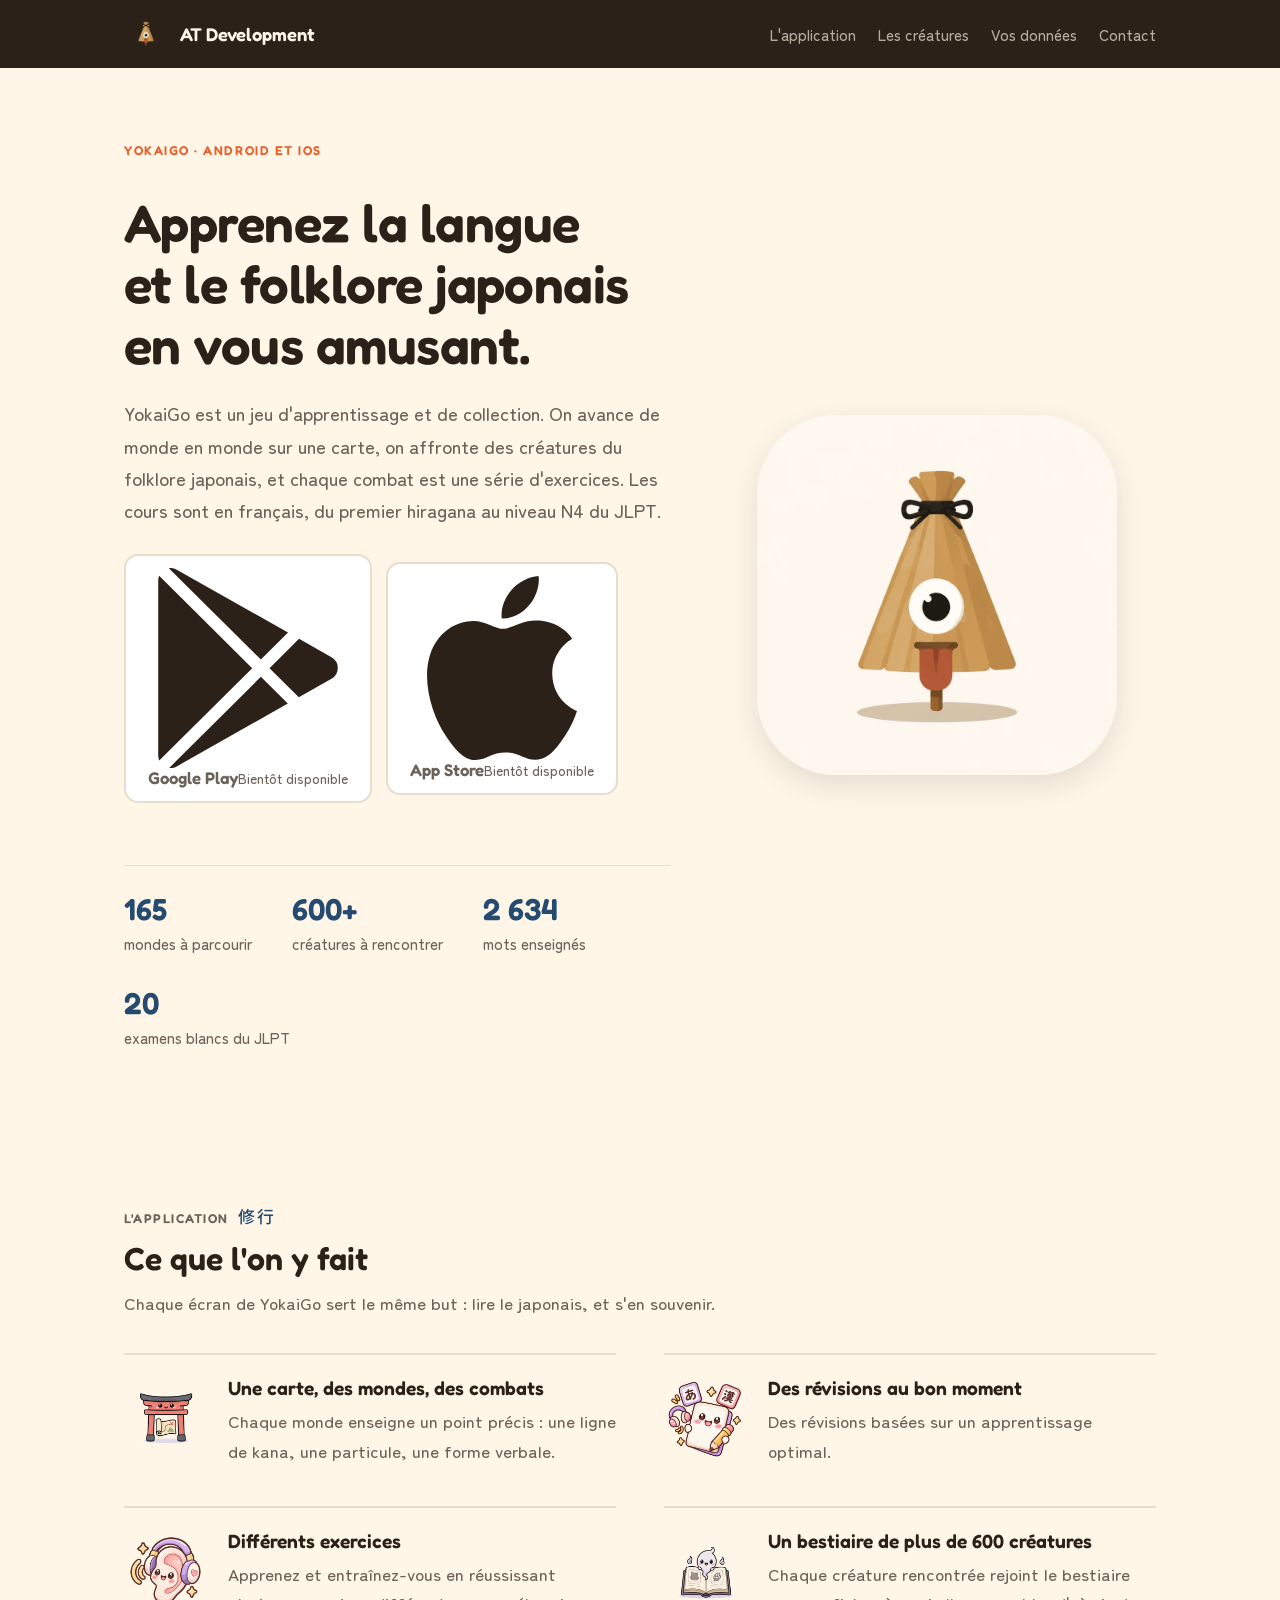
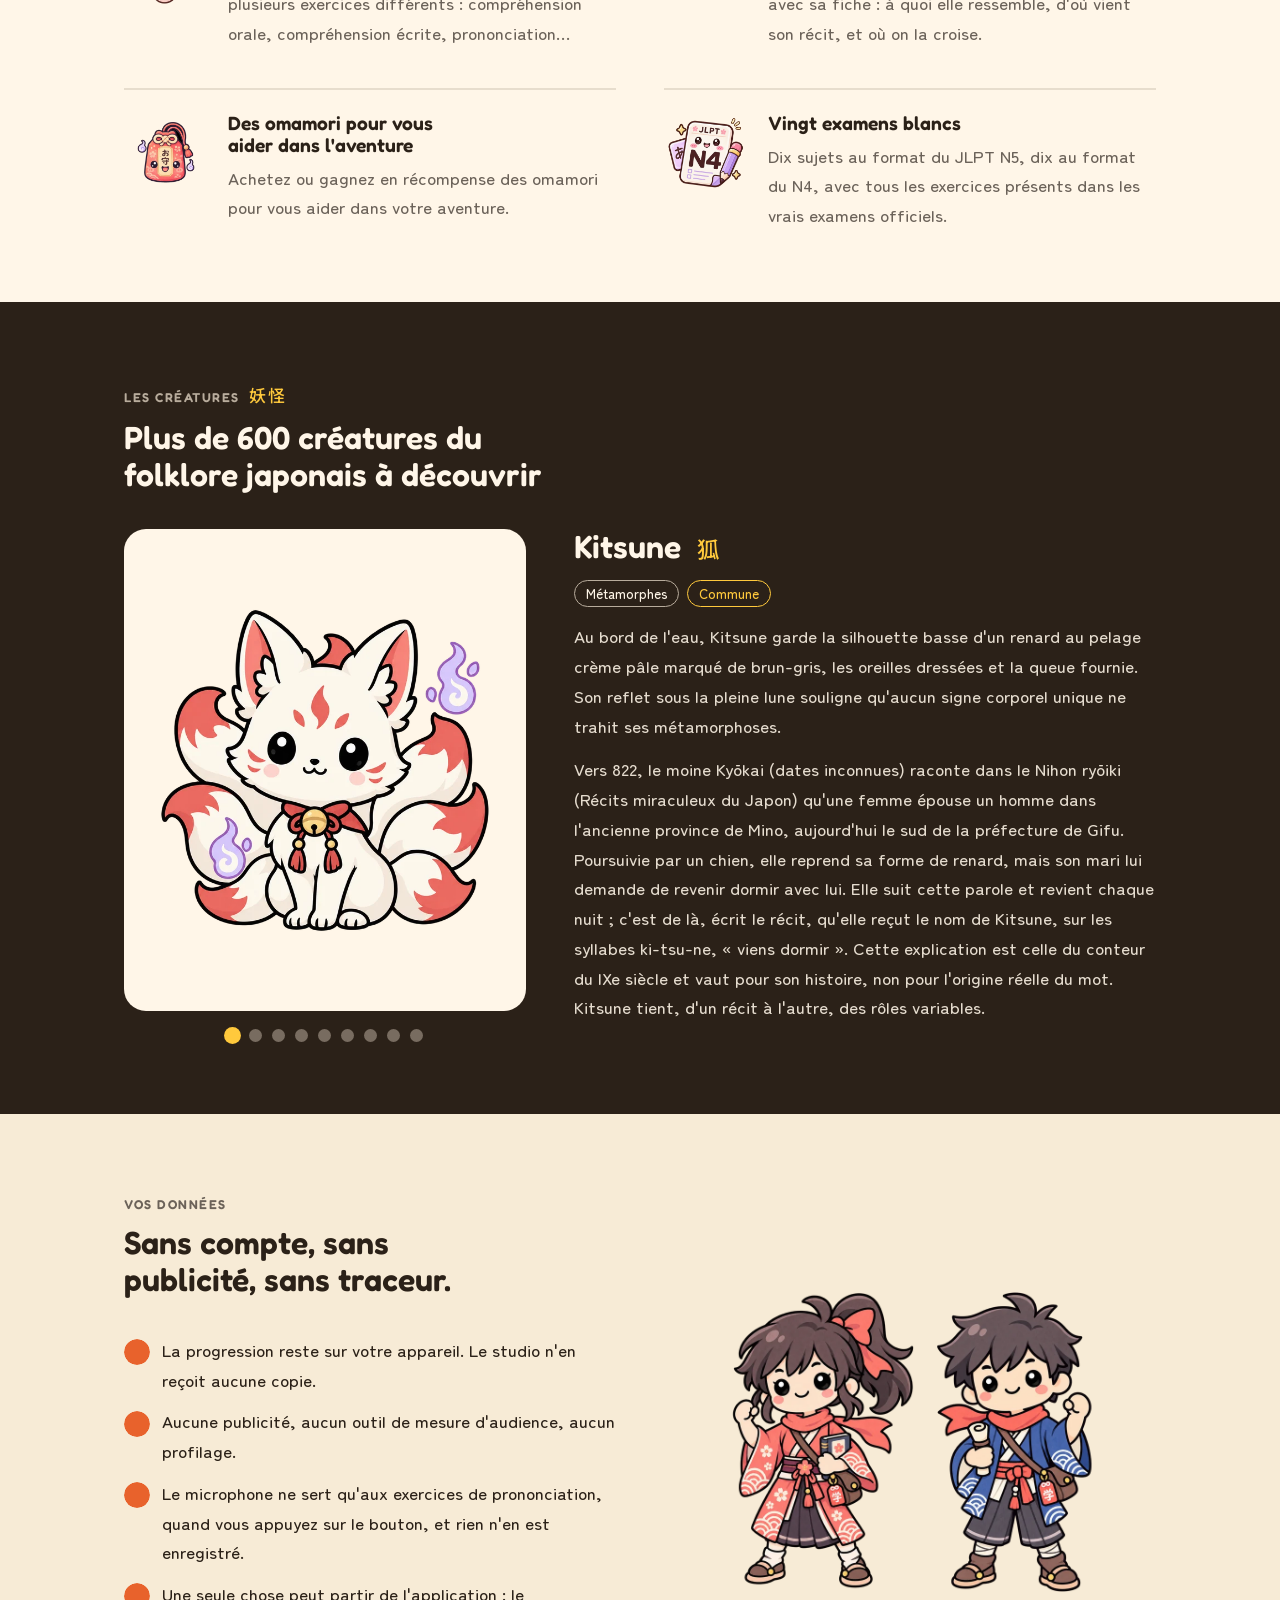
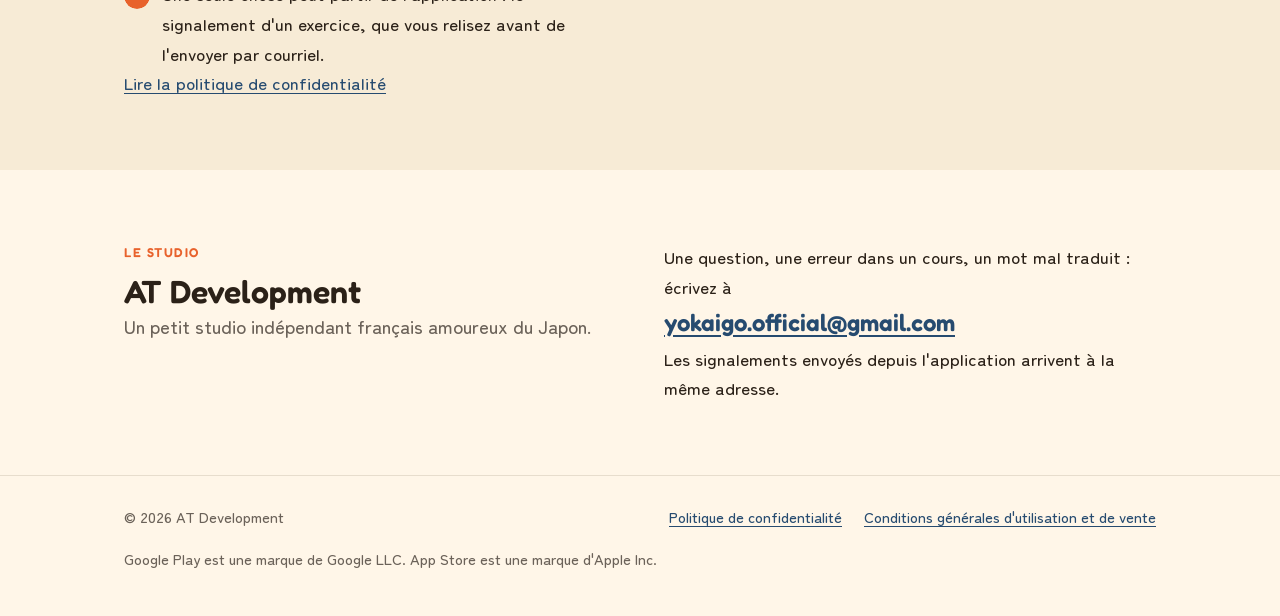
==== commit b92c5222: "Add files via upload" ====
--- a/index.html
+++ b/index.html
@@ -3,6 +3,8 @@
 <head>
 <meta charset="utf-8">
 <meta name="viewport" content="width=device-width, initial-scale=1">
+<meta http-equiv="Content-Security-Policy" content="default-src 'none'; img-src 'self' data:; style-src 'self'; font-src 'self'; base-uri 'none'; form-action 'none'">
+<meta name="referrer" content="strict-origin-when-cross-origin">
 <title>AT Development</title>
 <meta name="description" content="AT Development est le studio indépendant qui édite YokaiGo, le jeu qui apprend à lire le japonais, pour Android et iOS.">
 <meta property="og:title" content="AT Development">
@@ -34,11 +36,11 @@
   <div class="wrap">
     <div class="hero-text">
       <p class="eyebrow">YokaiGo · Android et iOS</p>
-      <h1>Le jeu qui apprend à lire le japonais.</h1>
-      <p class="lede">YokaiGo est un jeu d'aventure. On avance de monde en monde sur une carte, on affronte des créatures du folklore japonais, et chaque combat est une série d'exercices. Les cours sont en français, du premier hiragana au niveau N4 du JLPT.</p>
+      <h1>Apprenez la langue et le folklore japonais en vous amusant.</h1>
+      <p class="lede">YokaiGo est un jeu d'apprentissage et de collection. On avance de monde en monde sur une carte, on affronte des créatures du folklore japonais, et chaque combat est une série d'exercices. Les cours sont en français, du premier hiragana au niveau N4 du JLPT.</p>
       <div class="hero-actions">
-        <span class="store"><b>Google Play</b><span>Bientôt disponible</span></span>
-        <span class="store"><b>App Store</b><span>Bientôt disponible</span></span>
+        <span class="store"><svg class="store-icon" viewBox="0 0 24 24" aria-hidden="true" focusable="false"><path fill="currentColor" d="M22.018 13.298l-3.919 2.218-3.515-3.493 3.543-3.521 3.891 2.202a1.49 1.49 0 0 1 0 2.594zM1.337.924a1.486 1.486 0 0 0-.112.568v21.017c0 .217.045.419.124.6l11.155-11.087L1.337.924zm12.207 10.065l3.258-3.238L3.45.195a1.466 1.466 0 0 0-.946-.179l11.04 10.973zm0 2.067l-11 10.933c.298.036.612-.016.906-.183l13.324-7.54-3.23-3.21z"/></svg><span class="store-text"><b>Google Play</b><span>Bientôt disponible</span></span></span>
+        <span class="store"><svg class="store-icon" viewBox="0 0 24 24" aria-hidden="true" focusable="false"><path fill="currentColor" d="M12.152 6.896c-.948 0-2.415-1.078-3.96-1.04-2.04.027-3.91 1.183-4.961 3.014-2.117 3.675-.546 9.103 1.519 12.09 1.013 1.454 2.208 3.09 3.792 3.039 1.52-.065 2.09-.987 3.935-.987 1.831 0 2.35.987 3.96.948 1.637-.026 2.676-1.48 3.676-2.948 1.156-1.688 1.636-3.325 1.662-3.415-.039-.013-3.182-1.221-3.22-4.857-.026-3.04 2.48-4.494 2.597-4.559-1.429-2.09-3.623-2.324-4.39-2.376-2-.156-3.675 1.09-4.61 1.09zM15.53 3.83c.843-1.012 1.4-2.427 1.245-3.83-1.207.052-2.662.805-3.532 1.818-.78.896-1.454 2.338-1.273 3.714 1.338.104 2.715-.688 3.559-1.701"/></svg><span class="store-text"><b>App Store</b><span>Bientôt disponible</span></span></span>
       </div>
       <div class="figures" aria-label="YokaiGo en chiffres">
         <div class="figure"><b>165</b><span>mondes à parcourir</span></div>
@@ -234,7 +236,7 @@
         <li>Le microphone ne sert qu'aux exercices de prononciation, quand vous appuyez sur le bouton, et rien n'en est enregistré.</li>
         <li>Une seule chose peut partir de l'application : le signalement d'un exercice, que vous relisez avant de l'envoyer par courriel.</li>
       </ul>
-      <p style="margin-top: 24px;"><a href="confidentialite.html">Lire la politique de confidentialité</a></p>
+      <p class="private-link"><a href="confidentialite.html">Lire la politique de confidentialité</a></p>
     </div>
     <figure class="heroes" aria-label="Les deux héros de YokaiGo, en tenue japonaise">
       <img src="assets/femme_japon.webp" alt="" loading="lazy">
@@ -248,12 +250,12 @@
     <div>
       <p class="eyebrow">Le studio</p>
       <h2>AT Development</h2>
-      <p class="lede" style="margin-top: 14px;">Un petit studio indépendant français amoureux du Japon.</p>
+      <p class="lede">Un petit studio indépendant français amoureux du Japon.</p>
     </div>
     <address>
       <p>Une question, une erreur dans un cours, un mot mal traduit : écrivez à</p>
-      <p class="mail" style="margin-top: 10px;"><a href="mailto:yokaigo.official@gmail.com">yokaigo.official@gmail.com</a></p>
-      <p style="margin-top: 14px; color: var(--muted);">Les signalements envoyés depuis l'application arrivent à la même adresse.</p>
+      <p class="mail"><a href="mailto:yokaigo.official@gmail.com">yokaigo.official@gmail.com</a></p>
+      <p class="contact-note">Les signalements envoyés depuis l'application arrivent à la même adresse.</p>
     </address>
   </div>
 </section>
@@ -267,6 +269,7 @@
       <a href="confidentialite.html">Politique de confidentialité</a>
       <a href="cgu.html">Conditions générales d'utilisation et de vente</a>
     </nav>
+    <p class="marks">Google Play est une marque de Google LLC. App Store est une marque d'Apple Inc.</p>
   </div>
 </footer>
 
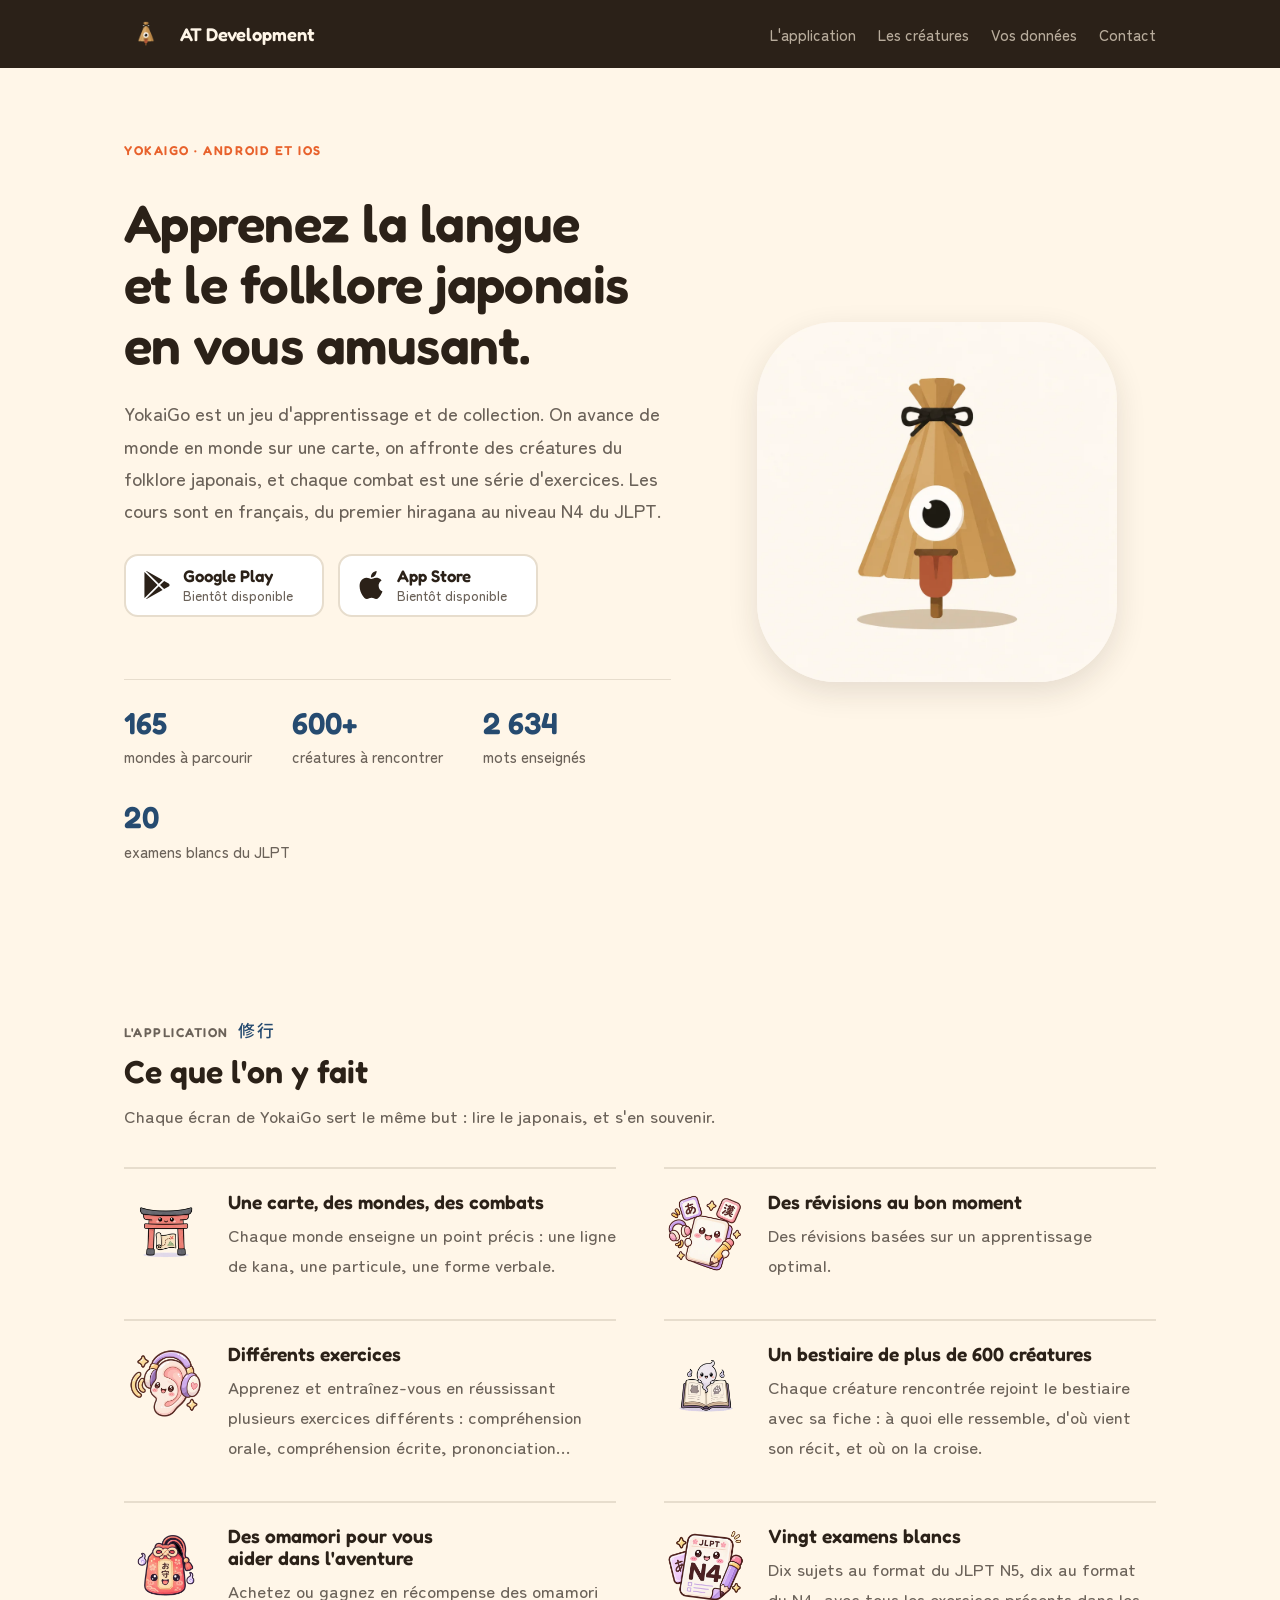
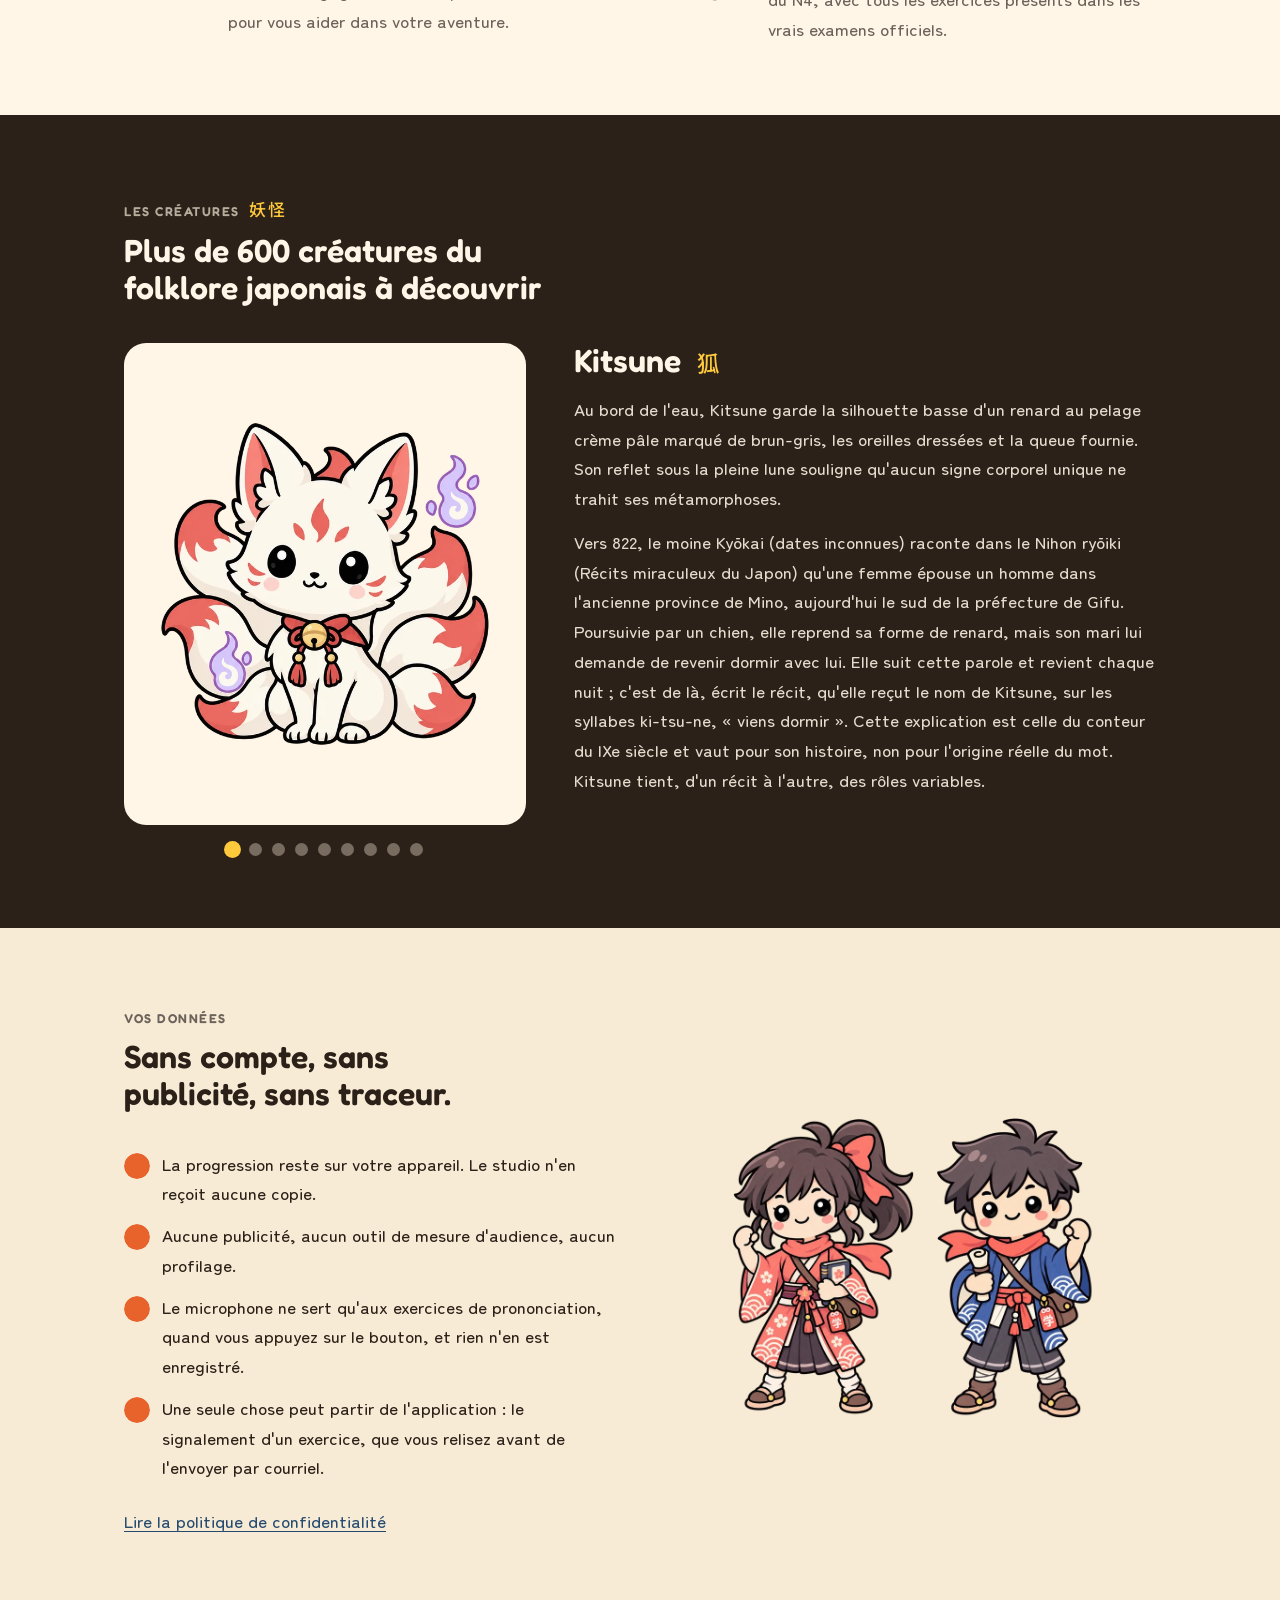
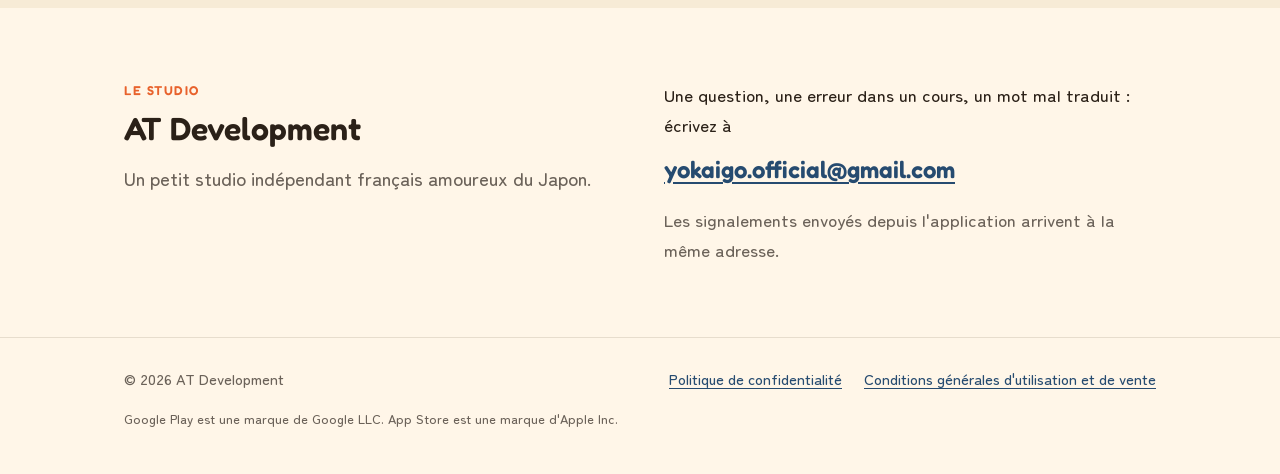
==== commit d2e50145: "Add files via upload" ====
--- a/index.html
+++ b/index.html
@@ -1,277 +1,268 @@
-<!doctype html>
-<html lang="fr">
-<head>
-<meta charset="utf-8">
-<meta name="viewport" content="width=device-width, initial-scale=1">
-<meta http-equiv="Content-Security-Policy" content="default-src 'none'; img-src 'self' data:; style-src 'self'; font-src 'self'; base-uri 'none'; form-action 'none'">
-<meta name="referrer" content="strict-origin-when-cross-origin">
-<title>AT Development</title>
-<meta name="description" content="AT Development est le studio indépendant qui édite YokaiGo, le jeu qui apprend à lire le japonais, pour Android et iOS.">
-<meta property="og:title" content="AT Development">
-<meta property="og:description" content="YokaiGo, le jeu qui apprend à lire le japonais.">
-<meta property="og:image" content="https://yokaigoofficial.github.io/assets/karakasa.webp">
-<meta property="og:url" content="https://yokaigoofficial.github.io/">
-<meta property="og:type" content="website">
-<link rel="icon" type="image/png" href="assets/favicon.png">
-<link rel="apple-touch-icon" href="assets/icone.png">
-<link rel="stylesheet" href="style.css">
-</head>
-<body>
-
-<header class="topbar">
-  <div class="wrap">
-    <a class="brand" href="index.html"><img src="assets/icone.png" alt="" width="44" height="44">AT Development</a>
-    <nav aria-label="Sections de la page">
-      <a href="#application">L'application</a>
-      <a href="#creatures">Les créatures</a>
-      <a href="#donnees">Vos données</a>
-      <a href="#contact">Contact</a>
-    </nav>
-  </div>
-</header>
-
-<main>
-
-<section class="hero">
-  <div class="wrap">
-    <div class="hero-text">
-      <p class="eyebrow">YokaiGo · Android et iOS</p>
-      <h1>Apprenez la langue et le folklore japonais en vous amusant.</h1>
-      <p class="lede">YokaiGo est un jeu d'apprentissage et de collection. On avance de monde en monde sur une carte, on affronte des créatures du folklore japonais, et chaque combat est une série d'exercices. Les cours sont en français, du premier hiragana au niveau N4 du JLPT.</p>
-      <div class="hero-actions">
-        <span class="store"><svg class="store-icon" viewBox="0 0 24 24" aria-hidden="true" focusable="false"><path fill="currentColor" d="M22.018 13.298l-3.919 2.218-3.515-3.493 3.543-3.521 3.891 2.202a1.49 1.49 0 0 1 0 2.594zM1.337.924a1.486 1.486 0 0 0-.112.568v21.017c0 .217.045.419.124.6l11.155-11.087L1.337.924zm12.207 10.065l3.258-3.238L3.45.195a1.466 1.466 0 0 0-.946-.179l11.04 10.973zm0 2.067l-11 10.933c.298.036.612-.016.906-.183l13.324-7.54-3.23-3.21z"/></svg><span class="store-text"><b>Google Play</b><span>Bientôt disponible</span></span></span>
-        <span class="store"><svg class="store-icon" viewBox="0 0 24 24" aria-hidden="true" focusable="false"><path fill="currentColor" d="M12.152 6.896c-.948 0-2.415-1.078-3.96-1.04-2.04.027-3.91 1.183-4.961 3.014-2.117 3.675-.546 9.103 1.519 12.09 1.013 1.454 2.208 3.09 3.792 3.039 1.52-.065 2.09-.987 3.935-.987 1.831 0 2.35.987 3.96.948 1.637-.026 2.676-1.48 3.676-2.948 1.156-1.688 1.636-3.325 1.662-3.415-.039-.013-3.182-1.221-3.22-4.857-.026-3.04 2.48-4.494 2.597-4.559-1.429-2.09-3.623-2.324-4.39-2.376-2-.156-3.675 1.09-4.61 1.09zM15.53 3.83c.843-1.012 1.4-2.427 1.245-3.83-1.207.052-2.662.805-3.532 1.818-.78.896-1.454 2.338-1.273 3.714 1.338.104 2.715-.688 3.559-1.701"/></svg><span class="store-text"><b>App Store</b><span>Bientôt disponible</span></span></span>
-      </div>
-      <div class="figures" aria-label="YokaiGo en chiffres">
-        <div class="figure"><b>165</b><span>mondes à parcourir</span></div>
-        <div class="figure"><b>600+</b><span>créatures à rencontrer</span></div>
-        <div class="figure"><b>2 634</b><span>mots enseignés</span></div>
-        <div class="figure"><b>20</b><span>examens blancs du JLPT</span></div>
-      </div>
-    </div>
-    <div class="hero-figure">
-      <div class="icon-tile"><img src="assets/karakasa.webp" alt="Le kasa-obake, la créature de l'icône de YokaiGo : un parapluie de papier avec un œil et une langue." width="900" height="900"></div>
-    </div>
-  </div>
-</section>
-
-<section class="application" id="application">
-  <div class="wrap">
-    <div class="section-head">
-      <p class="eyebrow">L'application <span class="jp">修行</span></p>
-      <h2>Ce que l'on y fait</h2>
-      <p>Chaque écran de YokaiGo sert le même but : lire le japonais, et s'en souvenir.</p>
-    </div>
-    <div class="features">
-      <article class="feature">
-        <img src="assets/menu/adventure.webp" alt="" width="84" height="84">
-        <div>
-          <h3>Une carte, des mondes, des combats</h3>
-          <p>Chaque monde enseigne un point précis : une ligne de kana, une particule, une forme verbale.</p>
-        </div>
-      </article>
-      <article class="feature">
-        <img src="assets/menu/all.webp" alt="" width="84" height="84">
-        <div>
-          <h3>Des révisions au bon moment</h3>
-          <p>Des révisions basées sur un apprentissage optimal.</p>
-        </div>
-      </article>
-      <article class="feature">
-        <img src="assets/menu/listening.webp" alt="" width="84" height="84">
-        <div>
-          <h3>Différents exercices</h3>
-          <p>Apprenez et entraînez-vous en réussissant plusieurs exercices différents : compréhension orale, compréhension écrite, prononciation…</p>
-        </div>
-      </article>
-      <article class="feature">
-        <img src="assets/menu/bestiary.webp" alt="" width="84" height="84">
-        <div>
-          <h3>Un bestiaire de plus de 600 créatures</h3>
-          <p>Chaque créature rencontrée rejoint le bestiaire avec sa fiche : à quoi elle ressemble, d'où vient son récit, et où on la croise.</p>
-        </div>
-      </article>
-      <article class="feature">
-        <img src="assets/menu/omamori.webp" alt="" width="84" height="84">
-        <div>
-          <h3>Des omamori pour vous aider dans l'aventure</h3>
-          <p>Achetez ou gagnez en récompense des omamori pour vous aider dans votre aventure.</p>
-        </div>
-      </article>
-      <article class="feature">
-        <img src="assets/menu/jlpt.webp" alt="" width="84" height="84">
-        <div>
-          <h3>Vingt examens blancs</h3>
-          <p>Dix sujets au format du JLPT N5, dix au format du N4, avec tous les exercices présents dans les vrais examens officiels.</p>
-        </div>
-      </article>
-    </div>
-  </div>
-</section>
-
-<section class="bestiary" id="creatures">
-  <div class="wrap">
-    <div class="section-head">
-      <p class="eyebrow">Les créatures <span class="jp">妖怪</span></p>
-      <h2>Plus de 600 créatures du folklore japonais à découvrir</h2>
-    </div>
-    <div class="sheets">
-      <input type="radio" name="sheet" id="sheet-1" checked aria-label="Kitsune">
-      <input type="radio" name="sheet" id="sheet-2" aria-label="Tanuki">
-      <input type="radio" name="sheet" id="sheet-3" aria-label="Kappa">
-      <input type="radio" name="sheet" id="sheet-4" aria-label="Tengu">
-      <input type="radio" name="sheet" id="sheet-5" aria-label="Yuki-onna">
-      <input type="radio" name="sheet" id="sheet-6" aria-label="Rokurokubi">
-      <input type="radio" name="sheet" id="sheet-7" aria-label="Nurikabe">
-      <input type="radio" name="sheet" id="sheet-8" aria-label="Umibōzu">
-      <input type="radio" name="sheet" id="sheet-9" aria-label="Kasa-obake">
-      <div class="sheet-panels">
-        <article class="sheet">
-          <div class="sheet-figure"><div class="paper"><img src="assets/yokai/kitsune.webp" alt="Kitsune" loading="lazy"></div></div>
-          <div class="sheet-text">
-            <h3 class="sheet-name">Kitsune <span class="jp">狐</span></h3>
-            <ul class="tags"><li class="tag">Métamorphes</li><li class="tag tag-rarity">Commune</li></ul>
-            <p>Au bord de l'eau, Kitsune garde la silhouette basse d'un renard au pelage crème pâle marqué de brun-gris, les oreilles dressées et la queue fournie. Son reflet sous la pleine lune souligne qu'aucun signe corporel unique ne trahit ses métamorphoses.</p>
-            <p>Vers 822, le moine Kyōkai (dates inconnues) raconte dans le Nihon ryōiki (Récits miraculeux du Japon) qu'une femme épouse un homme dans l'ancienne province de Mino, aujourd'hui le sud de la préfecture de Gifu. Poursuivie par un chien, elle reprend sa forme de renard, mais son mari lui demande de revenir dormir avec lui. Elle suit cette parole et revient chaque nuit ; c'est de là, écrit le récit, qu'elle reçut le nom de Kitsune, sur les syllabes ki-tsu-ne, « viens dormir ». Cette explication est celle du conteur du IXe siècle et vaut pour son histoire, non pour l'origine réelle du mot. Kitsune tient, d'un récit à l'autre, des rôles variables.</p>
-          </div>
-        </article>
-        <article class="sheet">
-          <div class="sheet-figure"><div class="paper"><img src="assets/yokai/tanuki.webp" alt="Tanuki" loading="lazy"></div></div>
-          <div class="sheet-text">
-            <h3 class="sheet-name">Tanuki <span class="jp">狸</span></h3>
-            <ul class="tags"><li class="tag">Métamorphes</li><li class="tag">Forêt</li><li class="tag tag-rarity">Commune</li></ul>
-            <p>Tanuki se tient debout sur ses pattes de derrière contre une palissade de bambou, le ventre énorme et le pelage rendu par de fines hachures. Plus haut, la pleine lune pâlit derrière un nuage et une branche feuillue.</p>
-            <p>Tanuki nomme le chien viverrin, bête des forêts japonaises au corps trapu et au masque sombre sur les yeux, et la tradition lui prête de changer de forme. Le Honchō shokkan (Miroir des aliments du Japon), traité de diététique publié en 1697 par Hitomi Hitsudai (dates inconnues), lui attribue de se changer en autre chose, de battre son ventre comme un tambour et de porter un scrotum démesuré. Son nom s'écrit d'un signe qui désignait en Chine le chat sauvage et des bêtes de même sorte, et les lettrés japonais l'ont appliqué tour à tour au chien viverrin, au chat errant, au blaireau et à l'écureuil volant. Des récits de tanuki se rencontrent dans presque tout le pays, et ils abondent dans les îles de Sado, d'Awaji et de Shikoku.</p>
-          </div>
-        </article>
-        <article class="sheet">
-          <div class="sheet-figure"><div class="paper"><img src="assets/yokai/kappa.webp" alt="Kappa" loading="lazy"></div></div>
-          <div class="sheet-text">
-            <h3 class="sheet-name">Kappa <span class="jp">河童</span></h3>
-            <ul class="tags"><li class="tag">Esprits</li><li class="tag">Eaux douces</li><li class="tag tag-rarity">Rare</li></ul>
-            <p>Le kappa, « enfant de rivière », porte sur le crâne un creux plein d'eau, et garde sa force tant que cette eau y reste. Il a une carapace, un bec pointu, les mains et les pieds palmés, et la taille d'un enfant de quatre ou cinq ans.</p>
-            <p>Le mot kappa contracte kawa, la rivière, et warawa, l'enfant. Cette créature des rivières change de nom selon les régions : kawatarō dans l'ouest du Japon, medochi dans le nord du Tōhoku, la région du nord-est du Japon. On prête au kappa de tirer les baigneurs au fond pour leur arracher le shirikodama, organe imaginaire logé dans l'anus, d'entraîner les chevaux dans l'eau et de provoquer les passants à la lutte ; on lui donne aussi le goût des concombres. Le bras qu'un homme lui arrache, il le récupère, dit-on, contre une lettre d'excuse, un service rendu ou la recette d'un remède. Le folkloriste Yanagita Kunio (1875-1962) voit dans le kappa une divinité de l'eau déchue.</p>
-          </div>
-        </article>
-        <article class="sheet">
-          <div class="sheet-figure"><div class="paper"><img src="assets/yokai/tengu.webp" alt="Tengu" loading="lazy"></div></div>
-          <div class="sheet-text">
-            <h3 class="sheet-name">Tengu <span class="jp">天狗</span></h3>
-            <ul class="tags"><li class="tag">Tengu</li><li class="tag">Montagne</li><li class="tag tag-rarity">Très rare</li></ul>
-            <p>Le tengu habite les montagnes profondes. Il a le visage rouge, un nez très long et de grandes ailes. Il porte l'habit des ascètes des montagnes et tient un éventail de plumes. Sous une autre forme, il a une tête de corbeau et un bec.</p>
-            <p>Le nom vient de Chine : ses caractères, « chien céleste », y désignaient une étoile filante annonçant un malheur. Ils entrent au Japon dans la chronique Nihon shoki (Chronique du Japon) : en 637, un astre traverse le ciel d'est en ouest dans un bruit de tonnerre, et le moine Min (mort en 653) voit dans cet astre non une étoile filante, mais le chien céleste, dont l'aboiement ressemble seulement au tonnerre. Le tengu devient ensuite un être des montagnes : le rouleau peint Tengu zōshi (Le livre des tengu), de 1296, montre des moines changés en êtres à bec, que leur orgueil fait tomber dans le tengudō, « la voie des tengu ».</p>
-          </div>
-        </article>
-        <article class="sheet">
-          <div class="sheet-figure"><div class="paper"><img src="assets/yokai/yuki-onna.webp" alt="Yuki-onna" loading="lazy"></div></div>
-          <div class="sheet-text">
-            <h3 class="sheet-name">Yuki-onna <span class="jp">雪女</span></h3>
-            <ul class="tags"><li class="tag">Esprits</li><li class="tag tag-rarity">Commune</li></ul>
-            <p>Yuki-onna, « la femme des neiges », est un esprit de la neige ou le fantôme d'une femme morte dans la neige, et paraît les nuits de neige, vêtue de blanc.</p>
-            <p>Yuki-onna vient de la tradition orale du Japon. Le plus ancien texte qui la nomme est le Sōgi shokoku monogatari (Récits des diverses provinces, par Sōgi), de 1685, attribué au poète Sōgi (1421-1502) : le livre raconte que Sōgi voit dans l'ancienne province d'Echigo, aujourd'hui la préfecture de Niigata sans l'île de Sado, une Yuki-onna haute d'environ trois mètres. L'écrivain Lafcadio Hearn (1850-1904) a publié en 1904 dans le recueil Kwaidan (Récits étranges) le récit le plus connu : Yuki-onna tue d'un souffle un bûcheron, épargne Minokichi et lui interdit de parler de cette nuit, puis revient sous le nom d'O-Yuki, épouse Minokichi et disparaît quand Minokichi parle. Le folkloriste Komatsu Kazuhiko (né en 1947) écrit que l'épisode du mariage vient du récit de Hearn.</p>
-          </div>
-        </article>
-        <article class="sheet">
-          <div class="sheet-figure"><div class="paper"><img src="assets/yokai/rokurokubi.webp" alt="Rokurokubi" loading="lazy"></div></div>
-          <div class="sheet-text">
-            <h3 class="sheet-name">Rokurokubi <span class="jp">ろくろ首</span></h3>
-            <ul class="tags"><li class="tag">Humains</li><li class="tag tag-rarity">Peu commune</li></ul>
-            <p>Rokurokubi est une femme d'aspect ordinaire tant qu'elle est éveillée. Pendant son sommeil, le cou de Rokurokubi s'allonge et porte la tête au-dessus du corps couché.</p>
-            <p>Rokurokubi paraît dans les récits et les essais écrits de l'époque d'Edo (1603-1868). Sous l'ère Bunka (1804-1818), les récits en vogue font de Rokurokubi une courtisane : couchée près d'un client endormi, elle allonge le cou et lèche l'huile de la lampe. Le Kasshi yawa, recueil du seigneur Matsura Seizan (1760-1841), rapporte qu'un maître, soupçonnant sa servante d'être une Rokurokubi, la regarde dormir : une vapeur monte de la poitrine de la servante, dont le cou s'allonge ; le maître la renvoie. À Ibaraki, ville de la préfecture d'Ōsaka, une tradition relevée en 1933 raconte qu'au début de l'ère Meiji (1868-1912) un marchand et sa femme voient chaque nuit le cou de leur fille s'allonger ; la chose se sait et la famille quitte la ville.</p>
-          </div>
-        </article>
-        <article class="sheet">
-          <div class="sheet-figure"><div class="paper"><img src="assets/yokai/nurikabe.webp" alt="Nurikabe" loading="lazy"></div></div>
-          <div class="sheet-text">
-            <h3 class="sheet-name">Nurikabe <span class="jp">塗壁</span></h3>
-            <ul class="tags"><li class="tag">Phénomènes</li><li class="tag">Chemins</li><li class="tag tag-rarity">Très rare</li></ul>
-            <p>Nurikabe barre le chemin d'un mur que le marcheur ne peut contourner. L'auteur de bande dessinée Mizuki Shigeru (1922-2015) le dessine à partir des années 1960 en mur rectangulaire, avec deux petits yeux, deux bras courts et deux pieds.</p>
-            <p>Nurikabe est craint sur la côte du district d'Onga, dans l'ancienne province de Chikuzen, aujourd'hui le nord-ouest de la préfecture de Fukuoka. Le folkloriste Yanagita Kunio (1875-1962) recueille cette croyance en 1938 dans le Yōkai meii (Répertoire des noms de créatures étranges) : celui qui marche de nuit voit le chemin se changer tout à coup en mur, et ne peut plus aller nulle part. Un bâton passé sur le bas du mur fait disparaître Nurikabe ; les coups portés plus haut ne donnent rien.</p>
-          </div>
-        </article>
-        <article class="sheet">
-          <div class="sheet-figure"><div class="paper"><img src="assets/yokai/umibozu.webp" alt="Umibōzu" loading="lazy"></div></div>
-          <div class="sheet-text">
-            <h3 class="sheet-name">Umibōzu <span class="jp">海坊主</span></h3>
-            <ul class="tags"><li class="tag">Esprits</li><li class="tag">Mer</li><li class="tag tag-rarity">Commune</li></ul>
-            <p>Entièrement noir et chauve, l'Umibōzu ne montre au-dessus des vagues que sa tête et ses épaules. Une estampe ne lui laisse pour tout visage que deux yeux en croissant blanc, sans nez ni bouche.</p>
-            <p>L'Umibōzu paraît de nuit, le plus souvent sur une mer calme ; le plus ancien récit, le Kii zōdanshū (Recueil de propos étranges et divers), anonyme, 1687, le montre au contraire dans la tempête et l'appelle kuronyūdō, le moine noir : au large du cap Irago paraît une tête cinq ou six fois celle d'un homme, à la gueule de soixante centimètres — les textes, eux, lui donnent une bouche. Ses autres noms, umibōzu, umihōshi et uminyūdō, le disent moine ; bōzu est un religieux bouddhiste au crâne rasé. Un livre de 1851 le fait parler, et à Kuwana, dans la préfecture de Mie, on raconte que la créature demande au marin Tokuzō : « Est-ce que je te fais peur ? » Le marin répond que rien n'est plus effrayant que de gagner sa vie. L'Umibōzu disparaît alors.</p>
-          </div>
-        </article>
-        <article class="sheet">
-          <div class="sheet-figure"><div class="paper"><img src="assets/yokai/kasa-obake.webp" alt="Kasa-obake" loading="lazy"></div></div>
-          <div class="sheet-text">
-            <h3 class="sheet-name">Kasa-obake <span class="jp">傘お化け</span></h3>
-            <ul class="tags"><li class="tag">Objets</li><li class="tag">Maison</li><li class="tag tag-rarity">Peu commune</li></ul>
-            <p>Kasa-obake n'est qu'une ombrelle presque refermée, un cône noir et étroit. Un grand œil s'y ouvre, une langue rouge sort de la jointure du papier, deux bras pâles se coudent de chaque côté, et une seule jambe le porte.</p>
-            <p>Kasa-obake, Karakasa-kozō, Ippon-ashi : ce type porte plusieurs noms, et l'image l'atteste avant les textes. Une case du Mukashibanashi bakemono sugoroku (Le jeu de parcours des créatures des contes d'autrefois), plateau de jeu imprimé que le peintre Utagawa Yoshikazu (dates inconnues) a dessiné en 1858, montre un grand œil, une langue et une seule jambe sous le titre « l'unijambiste de Sagi-buchi », sans employer le nom de Kasa-obake. Le Sasayaki senri shingo (Mille lieues de nouveaux chuchotements), recueil de 1762, range un parapluie parmi sept créatures rattachées au temple Kōfuku-ji, dans la préfecture de Nara, mais n'en décrit aucune. Aucun texte ancien ne fait de ce parapluie un objet de cent ans devenu créature.</p>
-          </div>
-        </article>
-      </div>
-      <div class="dots" role="group" aria-label="Choisir une créature">
-        <label for="sheet-1"><span class="sr">Kitsune</span></label>
-        <label for="sheet-2"><span class="sr">Tanuki</span></label>
-        <label for="sheet-3"><span class="sr">Kappa</span></label>
-        <label for="sheet-4"><span class="sr">Tengu</span></label>
-        <label for="sheet-5"><span class="sr">Yuki-onna</span></label>
-        <label for="sheet-6"><span class="sr">Rokurokubi</span></label>
-        <label for="sheet-7"><span class="sr">Nurikabe</span></label>
-        <label for="sheet-8"><span class="sr">Umibōzu</span></label>
-        <label for="sheet-9"><span class="sr">Kasa-obake</span></label>
-      </div>
-    </div>
-  </div>
-</section>
-
-<section class="private" id="donnees">
-  <div class="wrap">
-    <div>
-      <div class="section-head">
-        <p class="eyebrow">Vos données</p>
-        <h2>Sans compte, sans publicité, sans traceur.</h2>
-      </div>
-      <ul>
-        <li>La progression reste sur votre appareil. Le studio n'en reçoit aucune copie.</li>
-        <li>Aucune publicité, aucun outil de mesure d'audience, aucun profilage.</li>
-        <li>Le microphone ne sert qu'aux exercices de prononciation, quand vous appuyez sur le bouton, et rien n'en est enregistré.</li>
-        <li>Une seule chose peut partir de l'application : le signalement d'un exercice, que vous relisez avant de l'envoyer par courriel.</li>
-      </ul>
-      <p class="private-link"><a href="confidentialite.html">Lire la politique de confidentialité</a></p>
-    </div>
-    <figure class="heroes" aria-label="Les deux héros de YokaiGo, en tenue japonaise">
-      <img src="assets/femme_japon.webp" alt="" loading="lazy">
-      <img src="assets/homme_japon.webp" alt="" loading="lazy">
-    </figure>
-  </div>
-</section>
-
-<section class="contact" id="contact">
-  <div class="wrap">
-    <div>
-      <p class="eyebrow">Le studio</p>
-      <h2>AT Development</h2>
-      <p class="lede">Un petit studio indépendant français amoureux du Japon.</p>
-    </div>
-    <address>
-      <p>Une question, une erreur dans un cours, un mot mal traduit : écrivez à</p>
-      <p class="mail"><a href="mailto:yokaigo.official@gmail.com">yokaigo.official@gmail.com</a></p>
-      <p class="contact-note">Les signalements envoyés depuis l'application arrivent à la même adresse.</p>
-    </address>
-  </div>
-</section>
-
-</main>
-
-<footer class="foot">
-  <div class="wrap">
-    <p>© 2026 AT Development</p>
-    <nav aria-label="Documents légaux">
-      <a href="confidentialite.html">Politique de confidentialité</a>
-      <a href="cgu.html">Conditions générales d'utilisation et de vente</a>
-    </nav>
-    <p class="marks">Google Play est une marque de Google LLC. App Store est une marque d'Apple Inc.</p>
-  </div>
-</footer>
-
-</body>
-</html>
+<!doctype html>
+<html lang="fr">
+<head>
+<meta charset="utf-8">
+<meta name="viewport" content="width=device-width, initial-scale=1">
+<meta http-equiv="Content-Security-Policy" content="default-src 'none'; img-src 'self' data:; style-src 'self'; font-src 'self'; base-uri 'none'; form-action 'none'">
+<meta name="referrer" content="strict-origin-when-cross-origin">
+<title>AT Development</title>
+<meta name="description" content="AT Development est le studio indépendant qui édite YokaiGo, le jeu qui apprend à lire le japonais, pour Android et iOS.">
+<meta property="og:title" content="AT Development">
+<meta property="og:description" content="YokaiGo, le jeu qui apprend à lire le japonais.">
+<meta property="og:image" content="https://yokaigoofficial.github.io/assets/karakasa.webp">
+<meta property="og:url" content="https://yokaigoofficial.github.io/">
+<meta property="og:type" content="website">
+<link rel="icon" type="image/png" href="assets/favicon.png">
+<link rel="apple-touch-icon" href="assets/icone.png">
+<link rel="stylesheet" href="style.css">
+</head>
+<body>
+
+<header class="topbar">
+  <div class="wrap">
+    <a class="brand" href="index.html"><img src="assets/icone.png" alt="" width="44" height="44">AT Development</a>
+    <nav aria-label="Sections de la page">
+      <a href="#application">L'application</a>
+      <a href="#creatures">Les créatures</a>
+      <a href="#donnees">Vos données</a>
+      <a href="#contact">Contact</a>
+    </nav>
+  </div>
+</header>
+
+<main>
+
+<section class="hero">
+  <div class="wrap">
+    <div class="hero-text">
+      <p class="eyebrow">YokaiGo · Android et iOS</p>
+      <h1>Apprenez la langue et le folklore japonais en vous amusant.</h1>
+      <p class="lede">YokaiGo est un jeu d'apprentissage et de collection. On avance de monde en monde sur une carte, on affronte des créatures du folklore japonais, et chaque combat est une série d'exercices. Les cours sont en français, du premier hiragana au niveau N4 du JLPT.</p>
+      <div class="hero-actions">
+        <span class="store"><svg class="store-icon" viewBox="0 0 24 24" aria-hidden="true" focusable="false"><path fill="currentColor" d="M22.018 13.298l-3.919 2.218-3.515-3.493 3.543-3.521 3.891 2.202a1.49 1.49 0 0 1 0 2.594zM1.337.924a1.486 1.486 0 0 0-.112.568v21.017c0 .217.045.419.124.6l11.155-11.087L1.337.924zm12.207 10.065l3.258-3.238L3.45.195a1.466 1.466 0 0 0-.946-.179l11.04 10.973zm0 2.067l-11 10.933c.298.036.612-.016.906-.183l13.324-7.54-3.23-3.21z"/></svg><span class="store-text"><b>Google Play</b><span>Bientôt disponible</span></span></span>
+        <span class="store"><svg class="store-icon" viewBox="0 0 24 24" aria-hidden="true" focusable="false"><path fill="currentColor" d="M12.152 6.896c-.948 0-2.415-1.078-3.96-1.04-2.04.027-3.91 1.183-4.961 3.014-2.117 3.675-.546 9.103 1.519 12.09 1.013 1.454 2.208 3.09 3.792 3.039 1.52-.065 2.09-.987 3.935-.987 1.831 0 2.35.987 3.96.948 1.637-.026 2.676-1.48 3.676-2.948 1.156-1.688 1.636-3.325 1.662-3.415-.039-.013-3.182-1.221-3.22-4.857-.026-3.04 2.48-4.494 2.597-4.559-1.429-2.09-3.623-2.324-4.39-2.376-2-.156-3.675 1.09-4.61 1.09zM15.53 3.83c.843-1.012 1.4-2.427 1.245-3.83-1.207.052-2.662.805-3.532 1.818-.78.896-1.454 2.338-1.273 3.714 1.338.104 2.715-.688 3.559-1.701"/></svg><span class="store-text"><b>App Store</b><span>Bientôt disponible</span></span></span>
+      </div>
+      <div class="figures" aria-label="YokaiGo en chiffres">
+        <div class="figure"><b>165</b><span>mondes à parcourir</span></div>
+        <div class="figure"><b>600+</b><span>créatures à rencontrer</span></div>
+        <div class="figure"><b>2 634</b><span>mots enseignés</span></div>
+        <div class="figure"><b>20</b><span>examens blancs du JLPT</span></div>
+      </div>
+    </div>
+    <div class="hero-figure">
+      <div class="icon-tile"><img src="assets/karakasa.webp" alt="Le kasa-obake, la créature de l'icône de YokaiGo : un parapluie de papier avec un œil et une langue." width="900" height="900"></div>
+    </div>
+  </div>
+</section>
+
+<section class="application" id="application">
+  <div class="wrap">
+    <div class="section-head">
+      <p class="eyebrow">L'application <span class="jp">修行</span></p>
+      <h2>Ce que l'on y fait</h2>
+      <p>Chaque écran de YokaiGo sert le même but : lire le japonais, et s'en souvenir.</p>
+    </div>
+    <div class="features">
+      <article class="feature">
+        <img src="assets/menu/adventure.webp" alt="" width="84" height="84">
+        <div>
+          <h3>Une carte, des mondes, des combats</h3>
+          <p>Chaque monde enseigne un point précis : une ligne de kana, une particule, une forme verbale.</p>
+        </div>
+      </article>
+      <article class="feature">
+        <img src="assets/menu/all.webp" alt="" width="84" height="84">
+        <div>
+          <h3>Des révisions au bon moment</h3>
+          <p>Des révisions basées sur un apprentissage optimal.</p>
+        </div>
+      </article>
+      <article class="feature">
+        <img src="assets/menu/listening.webp" alt="" width="84" height="84">
+        <div>
+          <h3>Différents exercices</h3>
+          <p>Apprenez et entraînez-vous en réussissant plusieurs exercices différents : compréhension orale, compréhension écrite, prononciation…</p>
+        </div>
+      </article>
+      <article class="feature">
+        <img src="assets/menu/bestiary.webp" alt="" width="84" height="84">
+        <div>
+          <h3>Un bestiaire de plus de 600 créatures</h3>
+          <p>Chaque créature rencontrée rejoint le bestiaire avec sa fiche : à quoi elle ressemble, d'où vient son récit, et où on la croise.</p>
+        </div>
+      </article>
+      <article class="feature">
+        <img src="assets/menu/omamori.webp" alt="" width="84" height="84">
+        <div>
+          <h3>Des omamori pour vous aider dans l'aventure</h3>
+          <p>Achetez ou gagnez en récompense des omamori pour vous aider dans votre aventure.</p>
+        </div>
+      </article>
+      <article class="feature">
+        <img src="assets/menu/jlpt.webp" alt="" width="84" height="84">
+        <div>
+          <h3>Vingt examens blancs</h3>
+          <p>Dix sujets au format du JLPT N5, dix au format du N4, avec tous les exercices présents dans les vrais examens officiels.</p>
+        </div>
+      </article>
+    </div>
+  </div>
+</section>
+
+<section class="bestiary" id="creatures">
+  <div class="wrap">
+    <div class="section-head">
+      <p class="eyebrow">Les créatures <span class="jp">妖怪</span></p>
+      <h2>Plus de 600 créatures du folklore japonais à découvrir</h2>
+    </div>
+    <div class="sheets">
+      <input type="radio" name="sheet" id="sheet-1" checked aria-label="Kitsune">
+      <input type="radio" name="sheet" id="sheet-2" aria-label="Tanuki">
+      <input type="radio" name="sheet" id="sheet-3" aria-label="Kappa">
+      <input type="radio" name="sheet" id="sheet-4" aria-label="Tengu">
+      <input type="radio" name="sheet" id="sheet-5" aria-label="Yuki-onna">
+      <input type="radio" name="sheet" id="sheet-6" aria-label="Rokurokubi">
+      <input type="radio" name="sheet" id="sheet-7" aria-label="Nurikabe">
+      <input type="radio" name="sheet" id="sheet-8" aria-label="Umibōzu">
+      <input type="radio" name="sheet" id="sheet-9" aria-label="Kasa-obake">
+      <div class="sheet-panels">
+        <article class="sheet">
+          <div class="sheet-figure"><div class="paper"><img src="assets/yokai/kitsune.webp" alt="Kitsune" loading="lazy"></div></div>
+          <div class="sheet-text">
+            <h3 class="sheet-name">Kitsune <span class="jp">狐</span></h3>
+            <p>Au bord de l'eau, Kitsune garde la silhouette basse d'un renard au pelage crème pâle marqué de brun-gris, les oreilles dressées et la queue fournie. Son reflet sous la pleine lune souligne qu'aucun signe corporel unique ne trahit ses métamorphoses.</p>
+            <p>Vers 822, le moine Kyōkai (dates inconnues) raconte dans le Nihon ryōiki (Récits miraculeux du Japon) qu'une femme épouse un homme dans l'ancienne province de Mino, aujourd'hui le sud de la préfecture de Gifu. Poursuivie par un chien, elle reprend sa forme de renard, mais son mari lui demande de revenir dormir avec lui. Elle suit cette parole et revient chaque nuit ; c'est de là, écrit le récit, qu'elle reçut le nom de Kitsune, sur les syllabes ki-tsu-ne, « viens dormir ». Cette explication est celle du conteur du IXe siècle et vaut pour son histoire, non pour l'origine réelle du mot. Kitsune tient, d'un récit à l'autre, des rôles variables.</p>
+          </div>
+        </article>
+        <article class="sheet">
+          <div class="sheet-figure"><div class="paper"><img src="assets/yokai/tanuki.webp" alt="Tanuki" loading="lazy"></div></div>
+          <div class="sheet-text">
+            <h3 class="sheet-name">Tanuki <span class="jp">狸</span></h3>
+            <p>Tanuki se tient debout sur ses pattes de derrière contre une palissade de bambou, le ventre énorme et le pelage rendu par de fines hachures. Plus haut, la pleine lune pâlit derrière un nuage et une branche feuillue.</p>
+            <p>Tanuki nomme le chien viverrin, bête des forêts japonaises au corps trapu et au masque sombre sur les yeux, et la tradition lui prête de changer de forme. Le Honchō shokkan (Miroir des aliments du Japon), traité de diététique publié en 1697 par Hitomi Hitsudai (dates inconnues), lui attribue de se changer en autre chose, de battre son ventre comme un tambour et de porter un scrotum démesuré. Son nom s'écrit d'un signe qui désignait en Chine le chat sauvage et des bêtes de même sorte, et les lettrés japonais l'ont appliqué tour à tour au chien viverrin, au chat errant, au blaireau et à l'écureuil volant. Des récits de tanuki se rencontrent dans presque tout le pays, et ils abondent dans les îles de Sado, d'Awaji et de Shikoku.</p>
+          </div>
+        </article>
+        <article class="sheet">
+          <div class="sheet-figure"><div class="paper"><img src="assets/yokai/kappa.webp" alt="Kappa" loading="lazy"></div></div>
+          <div class="sheet-text">
+            <h3 class="sheet-name">Kappa <span class="jp">河童</span></h3>
+            <p>Le kappa, « enfant de rivière », porte sur le crâne un creux plein d'eau, et garde sa force tant que cette eau y reste. Il a une carapace, un bec pointu, les mains et les pieds palmés, et la taille d'un enfant de quatre ou cinq ans.</p>
+            <p>Le mot kappa contracte kawa, la rivière, et warawa, l'enfant. Cette créature des rivières change de nom selon les régions : kawatarō dans l'ouest du Japon, medochi dans le nord du Tōhoku, la région du nord-est du Japon. On prête au kappa de tirer les baigneurs au fond pour leur arracher le shirikodama, organe imaginaire logé dans l'anus, d'entraîner les chevaux dans l'eau et de provoquer les passants à la lutte ; on lui donne aussi le goût des concombres. Le bras qu'un homme lui arrache, il le récupère, dit-on, contre une lettre d'excuse, un service rendu ou la recette d'un remède. Le folkloriste Yanagita Kunio (1875-1962) voit dans le kappa une divinité de l'eau déchue.</p>
+          </div>
+        </article>
+        <article class="sheet">
+          <div class="sheet-figure"><div class="paper"><img src="assets/yokai/tengu.webp" alt="Tengu" loading="lazy"></div></div>
+          <div class="sheet-text">
+            <h3 class="sheet-name">Tengu <span class="jp">天狗</span></h3>
+            <p>Le tengu habite les montagnes profondes. Il a le visage rouge, un nez très long et de grandes ailes. Il porte l'habit des ascètes des montagnes et tient un éventail de plumes. Sous une autre forme, il a une tête de corbeau et un bec.</p>
+            <p>Le nom vient de Chine : ses caractères, « chien céleste », y désignaient une étoile filante annonçant un malheur. Ils entrent au Japon dans la chronique Nihon shoki (Chronique du Japon) : en 637, un astre traverse le ciel d'est en ouest dans un bruit de tonnerre, et le moine Min (mort en 653) voit dans cet astre non une étoile filante, mais le chien céleste, dont l'aboiement ressemble seulement au tonnerre. Le tengu devient ensuite un être des montagnes : le rouleau peint Tengu zōshi (Le livre des tengu), de 1296, montre des moines changés en êtres à bec, que leur orgueil fait tomber dans le tengudō, « la voie des tengu ».</p>
+          </div>
+        </article>
+        <article class="sheet">
+          <div class="sheet-figure"><div class="paper"><img src="assets/yokai/yuki-onna.webp" alt="Yuki-onna" loading="lazy"></div></div>
+          <div class="sheet-text">
+            <h3 class="sheet-name">Yuki-onna <span class="jp">雪女</span></h3>
+            <p>Yuki-onna, « la femme des neiges », est un esprit de la neige ou le fantôme d'une femme morte dans la neige, et paraît les nuits de neige, vêtue de blanc.</p>
+            <p>Yuki-onna vient de la tradition orale du Japon. Le plus ancien texte qui la nomme est le Sōgi shokoku monogatari (Récits des diverses provinces, par Sōgi), de 1685, attribué au poète Sōgi (1421-1502) : le livre raconte que Sōgi voit dans l'ancienne province d'Echigo, aujourd'hui la préfecture de Niigata sans l'île de Sado, une Yuki-onna haute d'environ trois mètres. L'écrivain Lafcadio Hearn (1850-1904) a publié en 1904 dans le recueil Kwaidan (Récits étranges) le récit le plus connu : Yuki-onna tue d'un souffle un bûcheron, épargne Minokichi et lui interdit de parler de cette nuit, puis revient sous le nom d'O-Yuki, épouse Minokichi et disparaît quand Minokichi parle. Le folkloriste Komatsu Kazuhiko (né en 1947) écrit que l'épisode du mariage vient du récit de Hearn.</p>
+          </div>
+        </article>
+        <article class="sheet">
+          <div class="sheet-figure"><div class="paper"><img src="assets/yokai/rokurokubi.webp" alt="Rokurokubi" loading="lazy"></div></div>
+          <div class="sheet-text">
+            <h3 class="sheet-name">Rokurokubi <span class="jp">ろくろ首</span></h3>
+            <p>Rokurokubi est une femme d'aspect ordinaire tant qu'elle est éveillée. Pendant son sommeil, le cou de Rokurokubi s'allonge et porte la tête au-dessus du corps couché.</p>
+            <p>Rokurokubi paraît dans les récits et les essais écrits de l'époque d'Edo (1603-1868). Sous l'ère Bunka (1804-1818), les récits en vogue font de Rokurokubi une courtisane : couchée près d'un client endormi, elle allonge le cou et lèche l'huile de la lampe. Le Kasshi yawa, recueil du seigneur Matsura Seizan (1760-1841), rapporte qu'un maître, soupçonnant sa servante d'être une Rokurokubi, la regarde dormir : une vapeur monte de la poitrine de la servante, dont le cou s'allonge ; le maître la renvoie. À Ibaraki, ville de la préfecture d'Ōsaka, une tradition relevée en 1933 raconte qu'au début de l'ère Meiji (1868-1912) un marchand et sa femme voient chaque nuit le cou de leur fille s'allonger ; la chose se sait et la famille quitte la ville.</p>
+          </div>
+        </article>
+        <article class="sheet">
+          <div class="sheet-figure"><div class="paper"><img src="assets/yokai/nurikabe.webp" alt="Nurikabe" loading="lazy"></div></div>
+          <div class="sheet-text">
+            <h3 class="sheet-name">Nurikabe <span class="jp">塗壁</span></h3>
+            <p>Nurikabe barre le chemin d'un mur que le marcheur ne peut contourner. L'auteur de bande dessinée Mizuki Shigeru (1922-2015) le dessine à partir des années 1960 en mur rectangulaire, avec deux petits yeux, deux bras courts et deux pieds.</p>
+            <p>Nurikabe est craint sur la côte du district d'Onga, dans l'ancienne province de Chikuzen, aujourd'hui le nord-ouest de la préfecture de Fukuoka. Le folkloriste Yanagita Kunio (1875-1962) recueille cette croyance en 1938 dans le Yōkai meii (Répertoire des noms de créatures étranges) : celui qui marche de nuit voit le chemin se changer tout à coup en mur, et ne peut plus aller nulle part. Un bâton passé sur le bas du mur fait disparaître Nurikabe ; les coups portés plus haut ne donnent rien.</p>
+          </div>
+        </article>
+        <article class="sheet">
+          <div class="sheet-figure"><div class="paper"><img src="assets/yokai/umibozu.webp" alt="Umibōzu" loading="lazy"></div></div>
+          <div class="sheet-text">
+            <h3 class="sheet-name">Umibōzu <span class="jp">海坊主</span></h3>
+            <p>Entièrement noir et chauve, l'Umibōzu ne montre au-dessus des vagues que sa tête et ses épaules. Une estampe ne lui laisse pour tout visage que deux yeux en croissant blanc, sans nez ni bouche.</p>
+            <p>L'Umibōzu paraît de nuit, le plus souvent sur une mer calme ; le plus ancien récit, le Kii zōdanshū (Recueil de propos étranges et divers), anonyme, 1687, le montre au contraire dans la tempête et l'appelle kuronyūdō, le moine noir : au large du cap Irago paraît une tête cinq ou six fois celle d'un homme, à la gueule de soixante centimètres — les textes, eux, lui donnent une bouche. Ses autres noms, umibōzu, umihōshi et uminyūdō, le disent moine ; bōzu est un religieux bouddhiste au crâne rasé. Un livre de 1851 le fait parler, et à Kuwana, dans la préfecture de Mie, on raconte que la créature demande au marin Tokuzō : « Est-ce que je te fais peur ? » Le marin répond que rien n'est plus effrayant que de gagner sa vie. L'Umibōzu disparaît alors.</p>
+          </div>
+        </article>
+        <article class="sheet">
+          <div class="sheet-figure"><div class="paper"><img src="assets/yokai/kasa-obake.webp" alt="Kasa-obake" loading="lazy"></div></div>
+          <div class="sheet-text">
+            <h3 class="sheet-name">Kasa-obake <span class="jp">傘お化け</span></h3>
+            <p>Kasa-obake n'est qu'une ombrelle presque refermée, un cône noir et étroit. Un grand œil s'y ouvre, une langue rouge sort de la jointure du papier, deux bras pâles se coudent de chaque côté, et une seule jambe le porte.</p>
+            <p>Kasa-obake, Karakasa-kozō, Ippon-ashi : ce type porte plusieurs noms, et l'image l'atteste avant les textes. Une case du Mukashibanashi bakemono sugoroku (Le jeu de parcours des créatures des contes d'autrefois), plateau de jeu imprimé que le peintre Utagawa Yoshikazu (dates inconnues) a dessiné en 1858, montre un grand œil, une langue et une seule jambe sous le titre « l'unijambiste de Sagi-buchi », sans employer le nom de Kasa-obake. Le Sasayaki senri shingo (Mille lieues de nouveaux chuchotements), recueil de 1762, range un parapluie parmi sept créatures rattachées au temple Kōfuku-ji, dans la préfecture de Nara, mais n'en décrit aucune. Aucun texte ancien ne fait de ce parapluie un objet de cent ans devenu créature.</p>
+          </div>
+        </article>
+      </div>
+      <div class="dots" role="group" aria-label="Choisir une créature">
+        <label for="sheet-1"><span class="sr">Kitsune</span></label>
+        <label for="sheet-2"><span class="sr">Tanuki</span></label>
+        <label for="sheet-3"><span class="sr">Kappa</span></label>
+        <label for="sheet-4"><span class="sr">Tengu</span></label>
+        <label for="sheet-5"><span class="sr">Yuki-onna</span></label>
+        <label for="sheet-6"><span class="sr">Rokurokubi</span></label>
+        <label for="sheet-7"><span class="sr">Nurikabe</span></label>
+        <label for="sheet-8"><span class="sr">Umibōzu</span></label>
+        <label for="sheet-9"><span class="sr">Kasa-obake</span></label>
+      </div>
+    </div>
+  </div>
+</section>
+
+<section class="private" id="donnees">
+  <div class="wrap">
+    <div>
+      <div class="section-head">
+        <p class="eyebrow">Vos données</p>
+        <h2>Sans compte, sans publicité, sans traceur.</h2>
+      </div>
+      <ul>
+        <li>La progression reste sur votre appareil. Le studio n'en reçoit aucune copie.</li>
+        <li>Aucune publicité, aucun outil de mesure d'audience, aucun profilage.</li>
+        <li>Le microphone ne sert qu'aux exercices de prononciation, quand vous appuyez sur le bouton, et rien n'en est enregistré.</li>
+        <li>Une seule chose peut partir de l'application : le signalement d'un exercice, que vous relisez avant de l'envoyer par courriel.</li>
+      </ul>
+      <p class="private-link"><a href="confidentialite.html">Lire la politique de confidentialité</a></p>
+    </div>
+    <figure class="heroes" aria-label="Les deux héros de YokaiGo, en tenue japonaise">
+      <img src="assets/femme_japon.webp" alt="" loading="lazy">
+      <img src="assets/homme_japon.webp" alt="" loading="lazy">
+    </figure>
+  </div>
+</section>
+
+<section class="contact" id="contact">
+  <div class="wrap">
+    <div>
+      <p class="eyebrow">Le studio</p>
+      <h2>AT Development</h2>
+      <p class="lede">Un petit studio indépendant français amoureux du Japon.</p>
+    </div>
+    <address>
+      <p>Une question, une erreur dans un cours, un mot mal traduit : écrivez à</p>
+      <p class="mail"><a href="mailto:yokaigo.official@gmail.com">yokaigo.official@gmail.com</a></p>
+      <p class="contact-note">Les signalements envoyés depuis l'application arrivent à la même adresse.</p>
+    </address>
+  </div>
+</section>
+
+</main>
+
+<footer class="foot">
+  <div class="wrap">
+    <p>© 2026 AT Development</p>
+    <nav aria-label="Documents légaux">
+      <a href="confidentialite.html">Politique de confidentialité</a>
+      <a href="cgu.html">Conditions générales d'utilisation et de vente</a>
+    </nav>
+    <p class="marks">Google Play est une marque de Google LLC. App Store est une marque d'Apple Inc.</p>
+  </div>
+</footer>
+
+</body>
+</html>
--- a/style.css
+++ b/style.css
@@ -321,22 +321,6 @@
   font-size: .7em;
   color: var(--yamabuki);
 }
-.tags {
-  display: flex;
-  gap: 8px;
-  flex-wrap: wrap;
-  margin: 0;
-  padding: 0;
-  list-style: none;
-}
-.tag {
-  border: 1.5px solid var(--on-bar-muted);
-  color: var(--on-bar);
-  border-radius: 999px;
-  padding: .05em .8em;
-  font-size: .85rem;
-}
-.tag-rarity { border-color: var(--yamabuki); color: var(--yamabuki); }
 .sheet-text p { opacity: .88; }
 
 .dots {
@@ -456,22 +440,27 @@
   gap: 8px;
 }
 .private .heroes img { height: 300px; width: auto; }
+.private-link { margin-top: 24px; }
 
 /* ---------- où le trouver, contact ---------- */
 
 .stores { display: flex; gap: 14px; flex-wrap: wrap; margin-top: 8px; }
 .store {
   display: inline-flex;
-  flex-direction: column;
-  padding: .7em 1.3em;
+  align-items: center;
+  gap: 12px;
+  padding: .6em 1.2em .6em 1em;
   border: 2px solid var(--edge);
   border-radius: 14px;
   background: var(--card);
-  min-width: 190px;
+  min-width: 200px;
   line-height: 1.25;
-}
-.store b { font-family: "Fredoka", sans-serif; font-weight: 600; font-size: 1.05rem; }
-.store span { color: var(--muted); font-size: .85rem; }
+  color: var(--ink);
+}
+.store-icon { width: 28px; height: 28px; flex: none; }
+.store-text { display: flex; flex-direction: column; }
+.store-text b { font-family: "Fredoka", sans-serif; font-weight: 600; font-size: 1.05rem; }
+.store-text > span { color: var(--muted); font-size: .85rem; }
 
 .contact .wrap {
   display: grid;
@@ -480,7 +469,10 @@
   align-items: start;
 }
 .contact address { font-style: normal; }
+.contact .lede { margin-top: 14px; }
+.contact-note { margin-top: 14px; color: var(--muted); }
 .mail {
+  margin-top: 10px;
   font-family: "Fredoka", sans-serif;
   font-weight: 600;
   font-size: clamp(1.1rem, 2.6vw, 1.5rem);
@@ -502,6 +494,7 @@
   flex-wrap: wrap;
 }
 .foot nav { display: flex; gap: 22px; flex-wrap: wrap; }
+.foot .marks { flex-basis: 100%; font-size: .8rem; }
 
 /* ---------- page introuvable ---------- */
 
